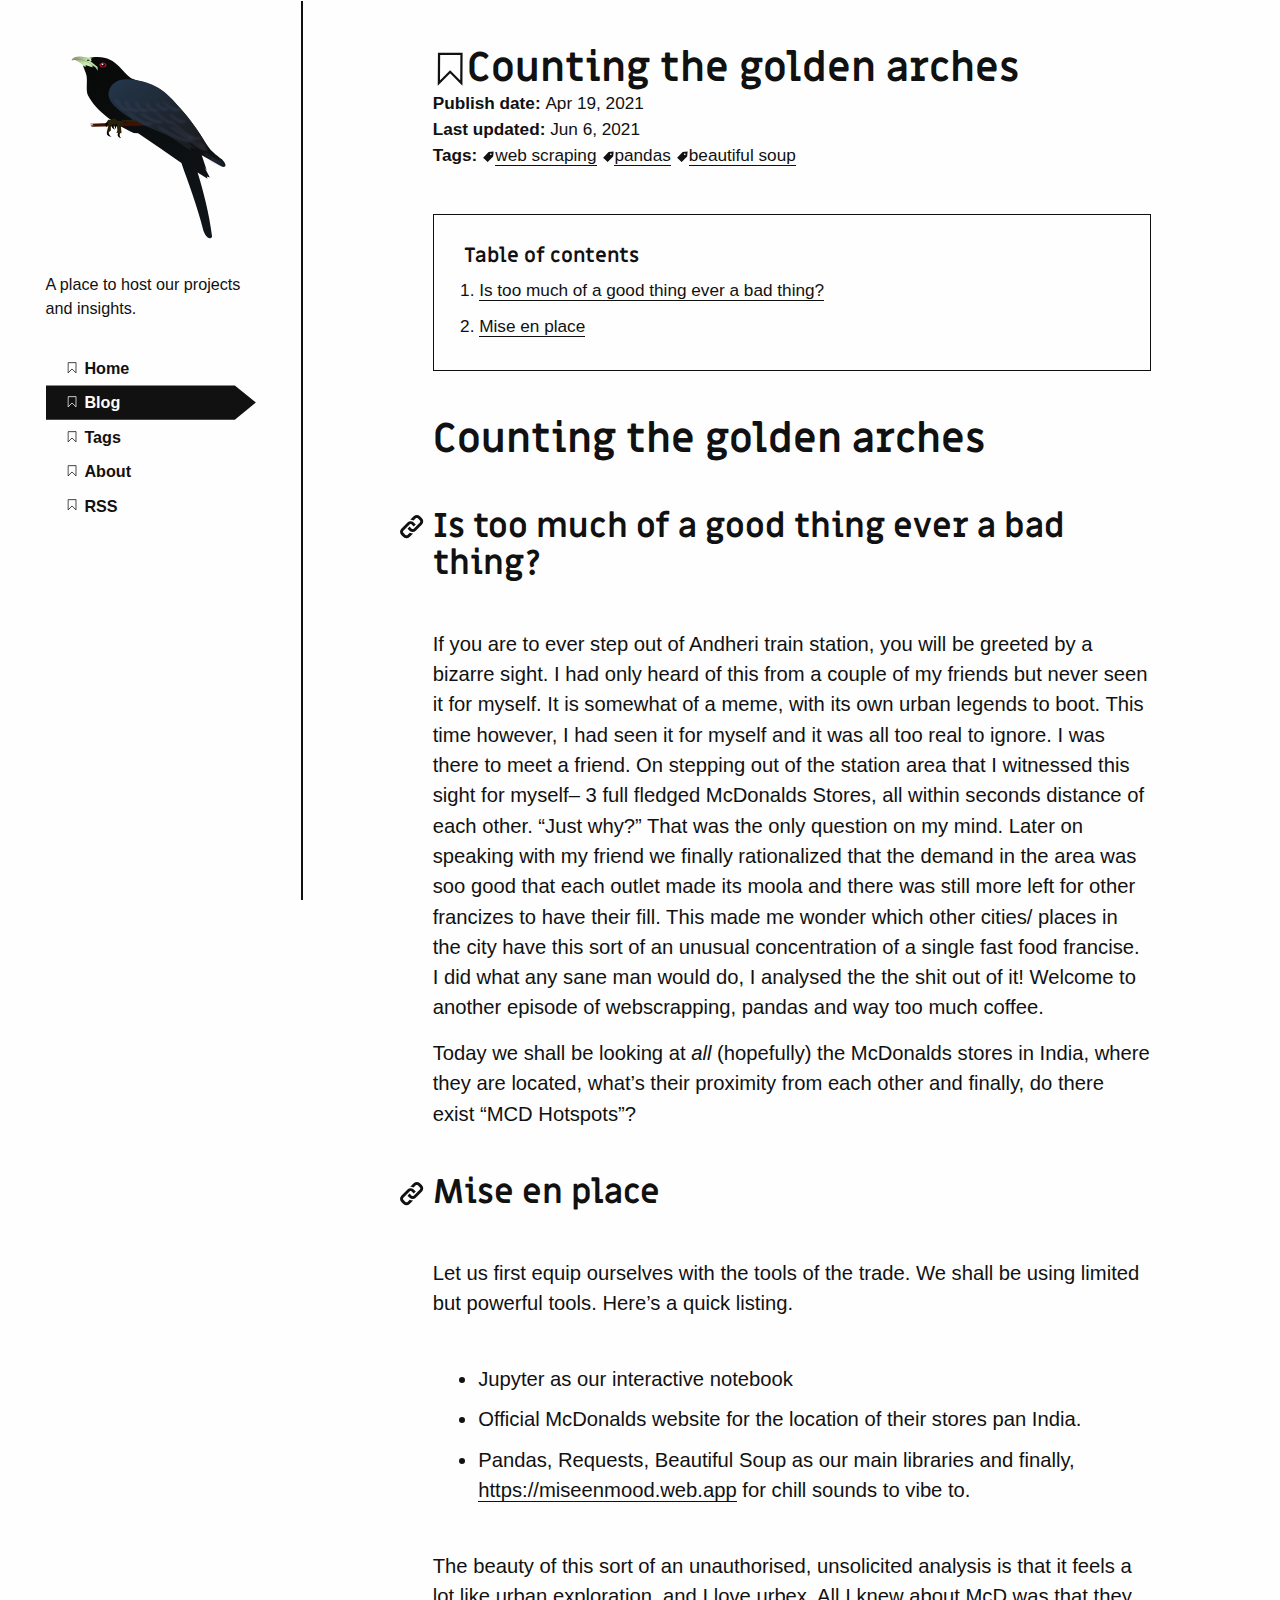
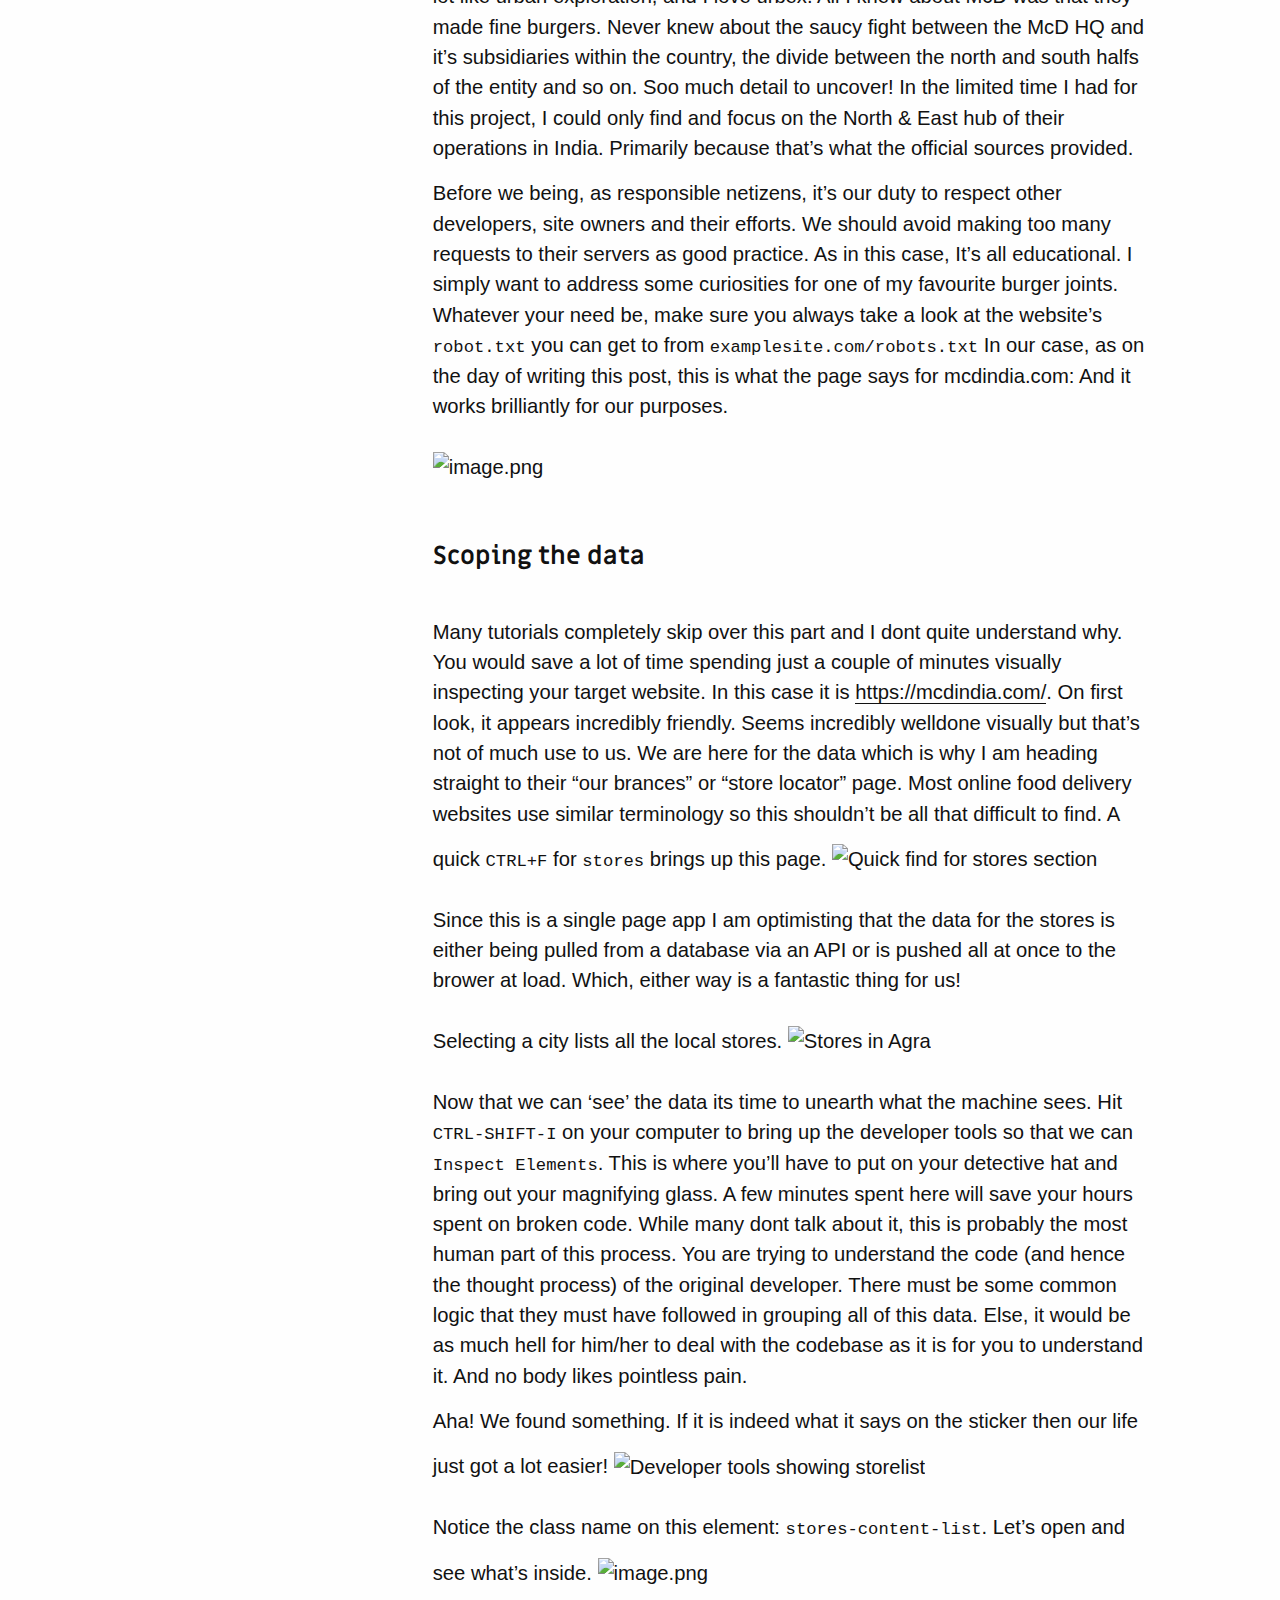
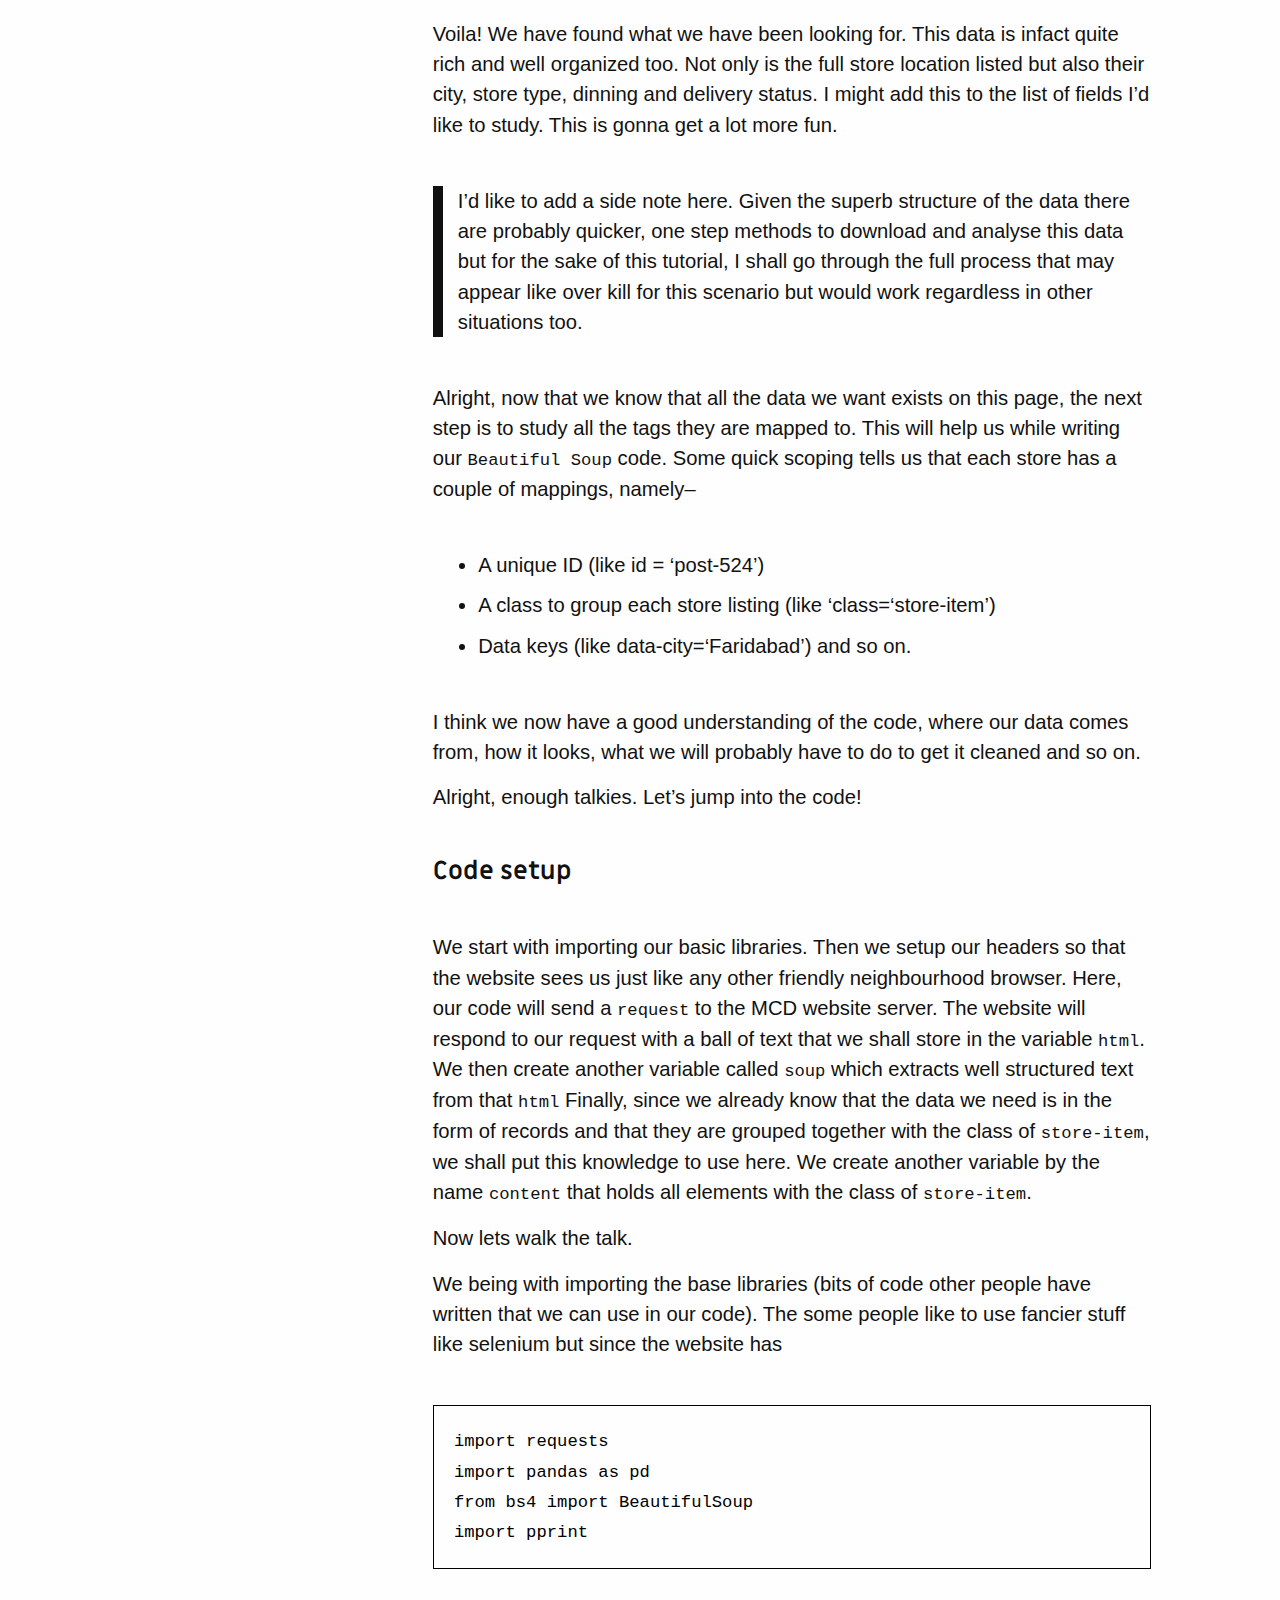
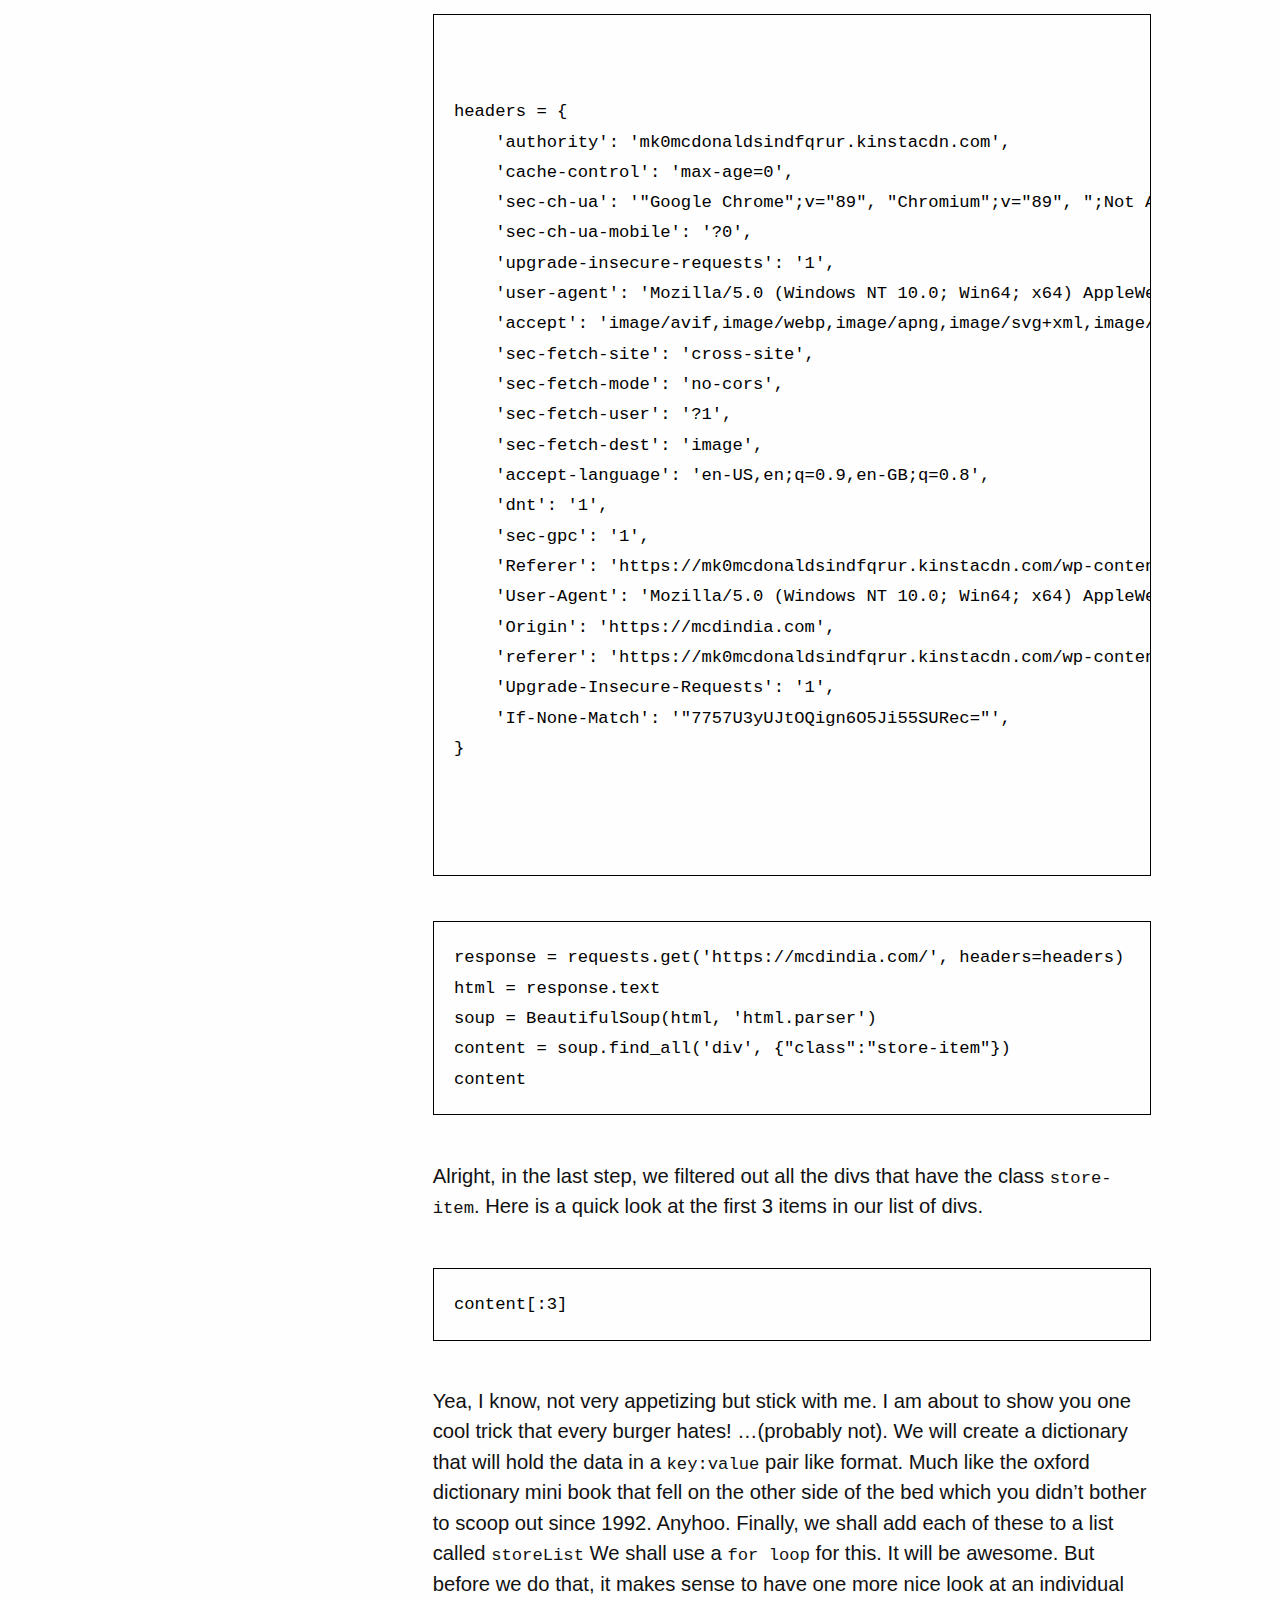
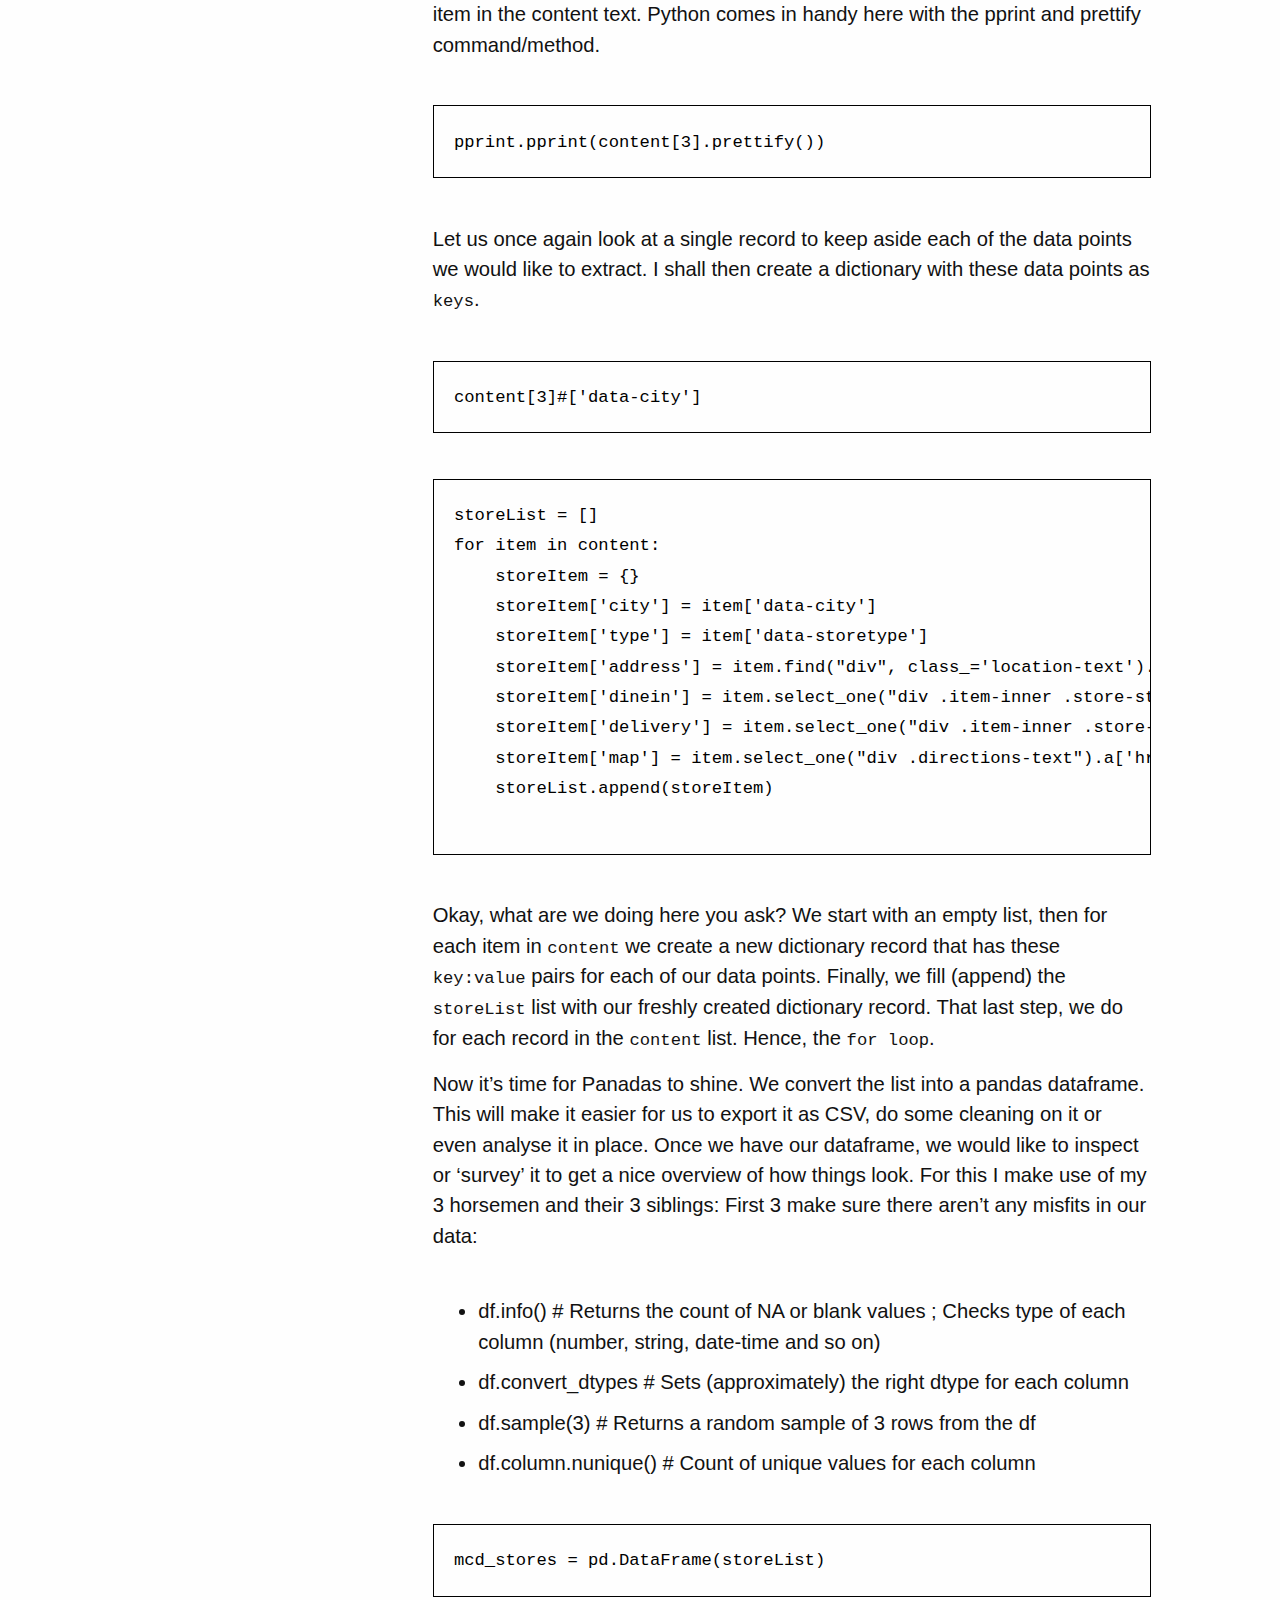
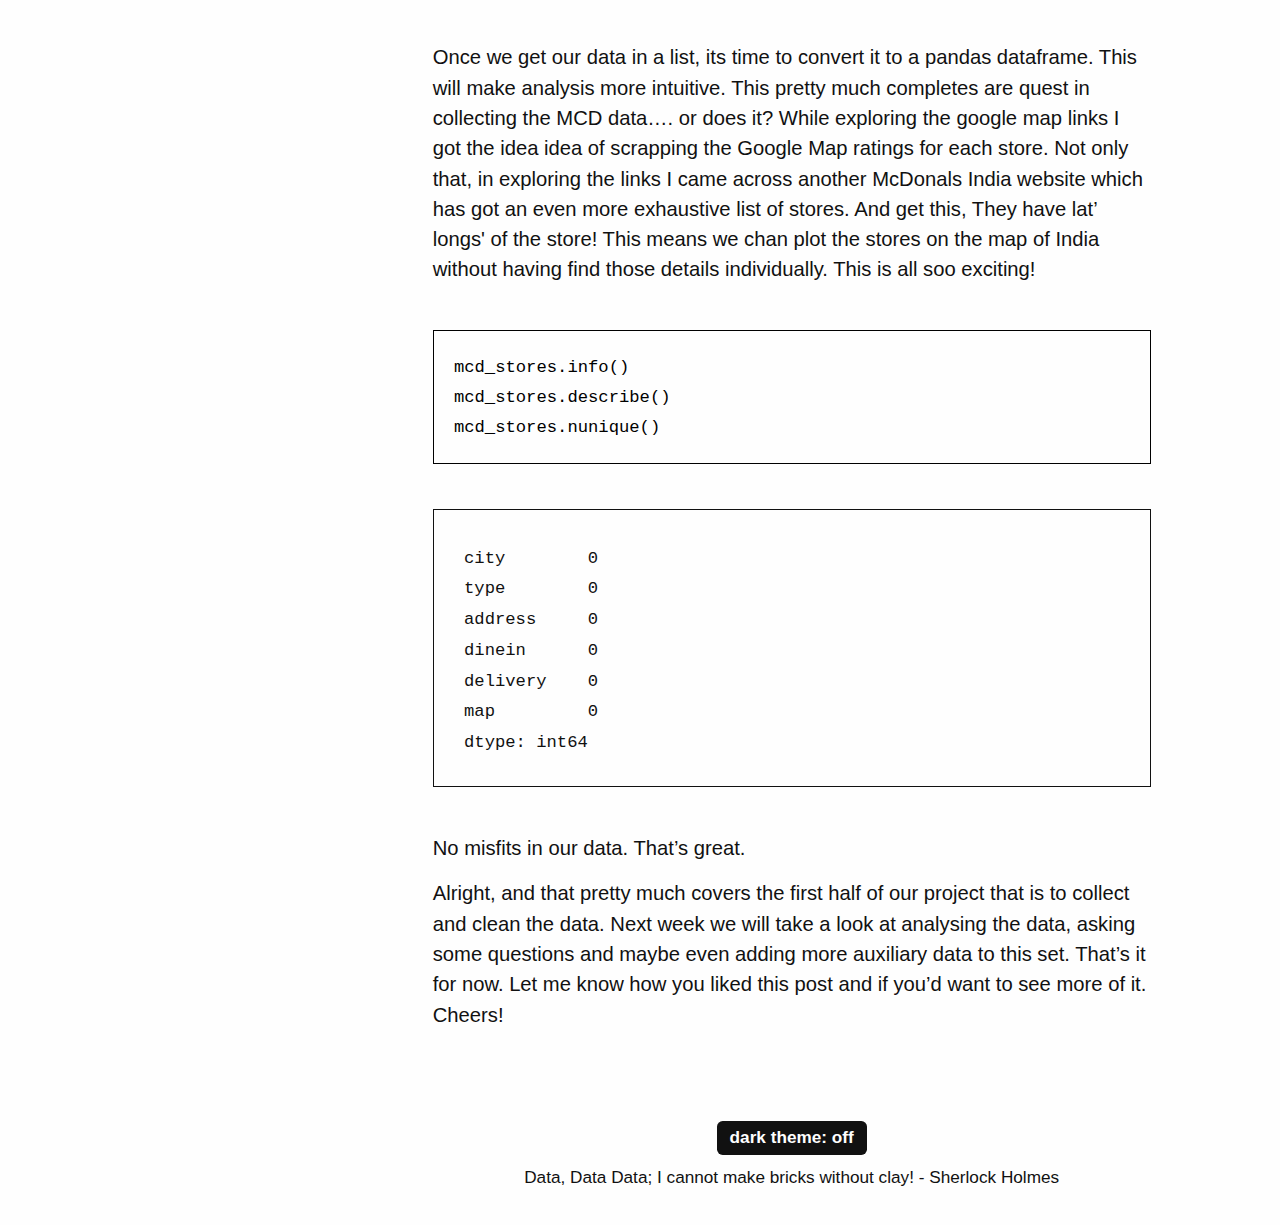
==== mcdonalds/index.html @ 23931ec1 "Deploying to master from @ koelinsights/koel-backend@4efa7b411027b92f10cd0ead54a7bb9678aa10ad 🚀" ====
<!doctype html><html lang=en><head><meta charset=utf-8><meta name=viewport content="width=device-width,initial-scale=1"><meta http-equiv=x-ua-compatible content="IE=edge"><meta name=generator content="Hugo 0.82.0"><link rel=canonical href=/mcdonalds/><link rel=apple-touch-icon sizes=180x180 href=/apple-touch-icon.png><link rel=icon type=image/png sizes=32x32 href=/favicon-32x32.png><link rel=icon type=image/png sizes=16x16 href=/favicon-16x16.png><link rel=manifest href=/site.webmanifest><link rel=mask-icon href=/safari-pinned-tab.svg color=#000000><meta name=msapplication-TileColor content="#ffffff"><meta name=theme-color content="#ffffff"><style>body{visibility:hidden;opacity:0}</style><link rel=stylesheet href=/css/prism.css media=none onload="this.media='all'"><link rel=stylesheet type=text/css href=/css/styles.css><title>Counting the golden arches | Koel Insights | Data and Vizuals</title></head><body><a href=#main>skip to content</a><noscript><style>body{visibility:visible;opacity:1}</style></noscript><svg style="display:none"><symbol id="bookmark" viewBox="0 0 40 50"><g transform="translate(2266 3206.2)"><path style="stroke:currentColor;stroke-width:3.2637;fill:none" d="m-2262.2-3203.4-.2331 42.195 16.319-16.318 16.318 16.318.2331-42.428z"/></g></symbol><symbol id="w3c" viewBox="0 0 127.09899 67.763"><text font-size="83" style="font-size:83px;font-family:Trebuchet;letter-spacing:-12;fill-opacity:0" letter-spacing="-12" y="67.609352" x="-26.782778">W3C</text><text font-size="83" style="font-size:83px;font-weight:700;font-family:Trebuchet;fill-opacity:0" y="67.609352" x="153.21722" font-weight="bold">SVG</text><path style="fill:currentColor;image-rendering:optimizeQuality;shape-rendering:geometricPrecision" d="m33.695.377 12.062 41.016 12.067-41.016h8.731L46.587 67.763h-.831l-12.48-41.759-12.479 41.759h-.832l-19.965-67.386h8.736l12.061 41.016 8.154-27.618-3.993-13.397h8.737z"/><path style="fill:currentColor;image-rendering:optimizeQuality;shape-rendering:geometricPrecision" d="m91.355 46.132c0 6.104-1.624 11.234-4.862 15.394-3.248 4.158-7.45 6.237-12.607 6.237-3.882.0-7.263-1.238-10.148-3.702-2.885-2.47-5.02-5.812-6.406-10.022l6.82-2.829c1.001 2.552 2.317 4.562 3.953 6.028 1.636 1.469 3.56 2.207 5.781 2.207 2.329.0 4.3-1.306 5.909-3.911 1.609-2.606 2.411-5.738 2.411-9.401.0-4.049-.861-7.179-2.582-9.399-1.995-2.604-5.129-3.912-9.397-3.912H66.9v-3.991L78.546 8.698H64.484l-3.911 6.655H58.08v-14.976h32.441v4.075l-12.31 21.217c4.324 1.385 7.596 3.911 9.815 7.571 2.22 3.659 3.329 7.953 3.329 12.892z"/><path style="fill:currentColor;image-rendering:optimizeQuality;shape-rendering:geometricPrecision" d="m125.21.0 1.414 8.6-5.008 9.583s-1.924-4.064-5.117-6.314c-2.693-1.899-4.447-2.309-7.186-1.746-3.527.73-7.516 4.938-9.258 10.13-2.084 6.21-2.104 9.218-2.178 11.978-.115 4.428.58 7.043.58 7.043s-3.04-5.626-3.011-13.866c.018-5.882.947-11.218 3.666-16.479 2.404-4.627 5.954-7.404 9.114-7.728 3.264-.343 5.848 1.229 7.841 2.938 2.089 1.788 4.213 5.698 4.213 5.698l4.94-9.837z"/><path style="fill:currentColor;image-rendering:optimizeQuality;shape-rendering:geometricPrecision" d="m125.82 48.674s-2.208 3.957-3.589 5.48c-1.379 1.524-3.849 4.209-6.896 5.555-3.049 1.343-4.646 1.598-7.661 1.306-3.01-.29-5.807-2.032-6.786-2.764-.979-.722-3.486-2.864-4.897-4.854-1.42-2-3.634-5.995-3.634-5.995s1.233 4.001 2.007 5.699c.442.977 1.81 3.965 3.749 6.572 1.805 2.425 5.315 6.604 10.652 7.545 5.336.945 9.002-1.449 9.907-2.031.907-.578 2.819-2.178 4.032-3.475 1.264-1.351 2.459-3.079 3.116-4.108.487-.758 1.276-2.286 1.276-2.286l-1.276-6.644z"/></symbol><symbol id="tag" viewBox="0 0 177.16535 177.16535"><g transform="translate(0 -875.2)"><path style="fill-rule:evenodd;stroke-width:0;fill:currentColor" d="m159.9 894.3-68.79 8.5872-75.42 77.336 61.931 60.397 75.429-76.565 6.8495-69.755zm-31.412 31.835a10.813 10.813.0 011.8443 2.247 10.813 10.813.0 01-3.5174 14.872l-.0445.0275a10.813 10.813.0 01-14.86-3.5714 10.813 10.813.0 013.5563-14.863 10.813 10.813.0 0113.022 1.2884z"/></g></symbol><symbol id="balloon" viewBox="0 0 141.73228 177.16535"><g transform="translate(0 -875.2)"><g><path style="fill:currentColor" d="m68.156 882.83-.88753 1.4269c-4.9564 7.9666-6.3764 17.321-5.6731 37.378.36584 10.437 1.1246 23.51 1.6874 29.062.38895 3.8372 3.8278 32.454 4.6105 38.459 4.6694-.24176 9.2946.2879 14.377 1.481 1.2359-3.2937 5.2496-13.088 8.886-21.623 6.249-14.668 8.4128-21.264 10.253-31.252 1.2464-6.7626 1.6341-12.156 1.4204-19.764-.36325-12.93-2.1234-19.487-6.9377-25.843-2.0833-2.7507-6.9865-7.6112-7.9127-7.8436-.79716-.20019-6.6946-1.0922-6.7755-1.0248-.02213.0182-5.0006-.41858-7.5248-.22808l-2.149-.22808h-3.3738z"/><path style="fill:currentColor" d="m61.915 883.28-3.2484.4497c-1.7863.24724-3.5182.53481-3.8494.63994-2.4751.33811-4.7267.86957-6.7777 1.5696-.28598.0-1.0254.20146-2.3695.58589-5.0418 1.4418-6.6374 2.2604-8.2567 4.2364-6.281 7.6657-11.457 18.43-12.932 26.891-1.4667 8.4111.71353 22.583 5.0764 32.996 3.8064 9.0852 13.569 25.149 22.801 37.517 1.3741 1.841 2.1708 2.9286 2.4712 3.5792 3.5437-1.1699 6.8496-1.9336 10.082-2.3263-1.3569-5.7831-4.6968-21.86-6.8361-33.002-.92884-4.8368-2.4692-14.322-3.2452-19.991-.68557-5.0083-.77707-6.9534-.74159-15.791.04316-10.803.41822-16.162 1.5026-21.503 1.4593-5.9026 3.3494-11.077 6.3247-15.852z"/><path style="fill:currentColor" d="m94.499 885.78c-.10214-.0109-.13691.0-.0907.0409.16033.13489 1.329 1.0675 2.5976 2.0723 6.7003 5.307 11.273 14.568 12.658 25.638.52519 4.1949.24765 14.361-.5059 18.523-2.4775 13.684-9.7807 32.345-20.944 53.519l-3.0559 5.7971c2.8082.76579 5.7915 1.727 8.9926 2.8441 11.562-11.691 18.349-19.678 24.129-28.394 7.8992-11.913 11.132-20.234 12.24-31.518.98442-10.02-1.5579-20.876-6.7799-28.959-.2758-.4269-.57803-.86856-.89617-1.3166-3.247-6.13-9.752-12.053-21.264-16.131-2.3687-.86369-6.3657-2.0433-7.0802-2.1166z"/><path style="fill:currentColor" d="m32.52 892.22c-.2009-.13016-1.4606.81389-3.9132 2.7457-11.486 9.0476-17.632 24.186-16.078 39.61.79699 7.9138 2.4066 13.505 5.9184 20.562 5.8577 11.77 14.749 23.219 30.087 38.74.05838.059.12188.1244.18052.1838 1.3166-.5556 2.5965-1.0618 3.8429-1.5199-.66408-.32448-1.4608-1.3297-3.8116-4.4602-5.0951-6.785-8.7512-11.962-13.051-18.486-5.1379-7.7948-5.0097-7.5894-8.0586-13.054-6.2097-11.13-8.2674-17.725-8.6014-27.563-.21552-6.3494.13041-9.2733 1.775-14.987 2.1832-7.5849 3.9273-10.986 9.2693-18.07 1.7839-2.3656 2.6418-3.57 2.4409-3.7003z"/><path style="fill:currentColor" d="m69.133 992.37c-6.2405.0309-12.635.76718-19.554 2.5706 4.6956 4.7759 9.935 10.258 12.05 12.625l4.1272 4.6202h11.493l3.964-4.4516c2.0962-2.3541 7.4804-7.9845 12.201-12.768-8.378-1.4975-16.207-2.6353-24.281-2.5955z"/><rect style="stroke-width:0;fill:currentColor" ry="2.0328" height="27.746" width="22.766" y="1017.7" x="60.201"/></g></g></symbol><symbol id="info" viewBox="0 0 41.667 41.667"><g transform="translate(-37.035 -1004.6)"><path style="stroke-linejoin:round;stroke:currentColor;stroke-linecap:round;stroke-width:3.728;fill:none" d="m76.25 1030.2a18.968 18.968.0 01-23.037 13.709 18.968 18.968.0 01-13.738-23.019 18.968 18.968.0 0123.001-13.768 18.968 18.968.0 0113.798 22.984"/><g transform="matrix(1.1146 0 0 1.1146 -26.276 -124.92)"><path style="stroke:currentColor;stroke-linecap:round;stroke-width:3.728;fill:none" d="m75.491 1039.5v-8.7472"/><path style="stroke-width:0;fill:currentColor" transform="scale(-1)" d="m-73.193-1024.5a2.3719 2.3719.0 01-2.8807 1.7142 2.3719 2.3719.0 01-1.718-2.8785 2.3719 2.3719.0 012.8763-1.7217 2.3719 2.3719.0 011.7254 2.8741"/></g></g></symbol><symbol id="warning" viewBox="0 0 48.430474 41.646302"><g transform="translate(-1.1273 -1010.2)"><path style="stroke-linejoin:round;stroke:currentColor;stroke-linecap:round;stroke-width:4.151;fill:none" d="m25.343 1012.3-22.14 37.496h44.28z"/><path style="stroke:currentColor;stroke-linecap:round;stroke-width:4.1512;fill:none" d="m25.54 1027.7v8.7472"/><path style="stroke-width:0;fill:currentColor" d="m27.839 1042.8a2.3719 2.3719.0 01-2.8807 1.7143 2.3719 2.3719.0 01-1.718-2.8785 2.3719 2.3719.0 012.8763-1.7217 2.3719 2.3719.0 011.7254 2.8741"/></g></symbol><symbol id="menu" viewBox="0 0 50 50"><rect style="stroke-width:0;fill:currentColor" height="10" width="50" y="0" x="0"/><rect style="stroke-width:0;fill:currentColor" height="10" width="50" y="20" x="0"/><rect style="stroke-width:0;fill:currentColor" height="10" width="50" y="40" x="0"/></symbol><symbol id="link" viewBox="0 0 50 50"><g transform="translate(0 -1002.4)"><g transform="matrix(.095670 0 0 .095670 2.3233 1004.9)"><g><path style="stroke-width:0;fill:currentColor" d="m452.84 192.9-128.65 128.65c-35.535 35.54-93.108 35.54-128.65.0l-42.881-42.886 42.881-42.876 42.884 42.876c11.845 11.822 31.064 11.846 42.886.0l128.64-128.64c11.816-11.831 11.816-31.066.0-42.9l-42.881-42.881c-11.822-11.814-31.064-11.814-42.887.0l-45.928 45.936c-21.292-12.531-45.491-17.905-69.449-16.291l72.501-72.526c35.535-35.521 93.136-35.521 128.64.0l42.886 42.881c35.535 35.523 35.535 93.141-.001 128.66zM198.56 361.41l-45.903 45.9c-11.845 11.846-31.064 11.817-42.881.0l-42.884-42.881c-11.845-11.821-11.845-31.041.0-42.886l128.65-128.65c11.819-11.814 31.069-11.814 42.884.0l42.886 42.886 42.876-42.886-42.876-42.881c-35.54-35.521-93.113-35.521-128.65.0l-128.65 128.64c-35.538 35.545-35.538 93.146.0 128.65l42.883 42.882c35.51 35.54 93.11 35.54 128.65.0l72.496-72.499c-23.956 1.597-48.092-3.784-69.474-16.283z"/></g></g></g></symbol><symbol id="doc" viewBox="0 0 35 45"><g transform="translate(-147.53 -539.83)"><path style="stroke:currentColor;stroke-width:2.4501;fill:none" d="m149.38 542.67v39.194h31.354V542.67z"/><g style="stroke-width:25" transform="matrix(.098003 0 0 .098003 133.69 525.96)"><path d="m220 252.36h2e2" style="stroke:currentColor;stroke-width:25;fill:none"/><path style="stroke:currentColor;stroke-width:25;fill:none" d="m220 409.95h2e2"/><path d="m220 488.74h2e2" style="stroke:currentColor;stroke-width:25;fill:none"/><path d="m220 331.15h2e2" style="stroke:currentColor;stroke-width:25;fill:none"/></g></g></symbol><symbol id="tick" viewBox="0 0 177.16535 177.16535"><g transform="translate(0 -875.2)"><rect style="stroke-width:0;fill:currentColor" transform="rotate(30)" height="155" width="40" y="702.99" x="556.82"/><rect style="stroke-width:0;fill:currentColor" transform="rotate(30)" height="40" width="90.404" y="817.99" x="506.42"/></g></symbol></svg><div class=wrapper><header class=intro-and-nav role=banner><div><div class=intro><a class=logo href=https://koelinsights.github.io aria-label="Koel Insights | Data and Vizuals home page"><img src=/images/logo.svg alt></a><p class=library-desc>A place to host our projects and insights.</p></div><nav id=patterns-nav class=patterns role=navigation><h2 class=vh>Main navigation</h2><button id=menu-button aria-expanded=false><svg viewBox="0 0 50 50" aria-hidden="true" focusable="false"><use xlink:href="#menu"/></svg>
Menu</button><ul id=patterns-list><li class=pattern><a href=/><svg class="bookmark-icon" aria-hidden="true" focusable="false" viewBox="0 0 40 50"><use xlink:href="#bookmark"/></svg><span class=text>Home</span></a></li><li class=pattern><a href=/post/ aria-current=page><svg class="bookmark-icon" aria-hidden="true" focusable="false" viewBox="0 0 40 50"><use xlink:href="#bookmark"/></svg><span class=text>Blog</span></a></li><li class=pattern><a href=/tags/><svg class="bookmark-icon" aria-hidden="true" focusable="false" viewBox="0 0 40 50"><use xlink:href="#bookmark"/></svg><span class=text>Tags</span></a></li><li class=pattern><a href=/about/><svg class="bookmark-icon" aria-hidden="true" focusable="false" viewBox="0 0 40 50"><use xlink:href="#bookmark"/></svg><span class=text>About</span></a></li><li class=pattern><a href=/index.xml><svg class="bookmark-icon" aria-hidden="true" focusable="false" viewBox="0 0 40 50"><use xlink:href="#bookmark"/></svg><span class=text>RSS</span></a></li></ul></nav></div></header><div class=main-and-footer><div><main id=main><h1><svg class="bookmark-icon" aria-hidden="true" viewBox="0 0 40 50" focusable="false"><use xlink:href="#bookmark"/></svg>Counting the golden arches</h1><div class=date><strong>Publish date: </strong>Apr 19, 2021<br><strong>Last updated: </strong>Jun 6, 2021</div><div class=tags><strong>Tags:</strong><ul aria-label=tags><li><svg class="tag-icon" aria-hidden="true" viewBox="0 0 177.16535 177.16535" focusable="false"><use xlink:href="#tag"/></svg><a href=/tags/web-scraping/>web scraping</a></li><li><svg class="tag-icon" aria-hidden="true" viewBox="0 0 177.16535 177.16535" focusable="false"><use xlink:href="#tag"/></svg><a href=/tags/pandas/>pandas</a></li><li><svg class="tag-icon" aria-hidden="true" viewBox="0 0 177.16535 177.16535" focusable="false"><use xlink:href="#tag"/></svg><a href=/tags/beautiful-soup/>beautiful soup</a></li></ul></div><nav class=toc aria-labelledby=toc-heading><h2 id=toc-heading>Table of contents</h2><ol><li><a href=#is-too-much-of-a-good-thing-ever-a-bad-thing>Is too much of a good thing ever a bad thing?</a></li><li><a href=#mise-en-place>Mise en place</a></li></ol></nav><h1 id=counting-the-golden-arches>Counting the golden arches</h1><h2 id=is-too-much-of-a-good-thing-ever-a-bad-thing>Is too much of a good thing ever a bad thing?</h2><p>If you are to ever step out of Andheri train station, you will be greeted by a bizarre sight. I had only heard of this from a couple of my friends but never seen it for myself. It is somewhat of a meme, with its own urban legends to boot. This time however, I had seen it for myself and it was all too real to ignore. I was there to meet a friend. On stepping out of the station area that I witnessed this sight for myself&ndash; 3 full fledged McDonalds Stores, all within seconds distance of each other. &ldquo;Just why?&rdquo; That was the only question on my mind. Later on speaking with my friend we finally rationalized that the demand in the area was soo good that each outlet made its moola and there was still more left for other francizes to have their fill.
This made me wonder which other cities/ places in the city have this sort of an unusual concentration of a single fast food francise. I did what any sane man would do, I analysed the the shit out of it! Welcome to another episode of webscrapping, pandas and way too much coffee.</p><p>Today we shall be looking at <em>all</em> (hopefully) the McDonalds stores in India, where they are located, what&rsquo;s their proximity from each other and finally, do there exist &ldquo;MCD Hotspots&rdquo;?</p><h2 id=mise-en-place>Mise en place</h2><p>Let us first equip ourselves with the tools of the trade.
We shall be using limited but powerful tools. Here&rsquo;s a quick listing.</p><ul><li>Jupyter as our interactive notebook</li><li>Official McDonalds website for the location of their stores pan India.</li><li>Pandas, Requests, Beautiful Soup as our main libraries
and finally, <a href=https://miseenmood.web.app>https://miseenmood.web.app</a> for chill sounds to vibe to.</li></ul><p>The beauty of this sort of an unauthorised, unsolicited analysis is that it feels a lot like urban exploration, and I love urbex. All I knew about McD was that they made fine burgers. Never knew about the saucy fight between the McD HQ and it&rsquo;s subsidiaries within the country, the divide between the north and south halfs of the entity and so on. Soo much detail to uncover!
In the limited time I had for this project, I could only find and focus on the North & East hub of their operations in India. Primarily because that&rsquo;s what the official sources provided.</p><p>Before we being, as responsible netizens, it&rsquo;s our duty to respect other developers, site owners and their efforts. We should avoid making too many requests to their servers as good practice.
As in this case, It&rsquo;s all educational. I simply want to address some curiosities for one of my favourite burger joints.
Whatever your need be, make sure you always take a look at the website&rsquo;s <code>robot.txt</code> you can get to from <code>examplesite.com/robots.txt</code>
In our case, as on the day of writing this post, this is what the page says for mcdindia.com:
And it works brilliantly for our purposes.</p><p><img src=attachment:ef05a6f3-5df2-45a6-a376-77351264f9c7.png alt=image.png></p><h3 id=scoping-the-data>Scoping the data</h3><p>Many tutorials completely skip over this part and I dont quite understand why. You would save a lot of time spending just a couple of minutes visually inspecting your target website. In this case it is <a href=https://mcdindia.com/>https://mcdindia.com/</a>.
On first look, it appears incredibly friendly. Seems incredibly welldone visually but that&rsquo;s not of much use to us. We are here for the data which is why I am heading straight to their &ldquo;our brances&rdquo; or &ldquo;store locator&rdquo; page. Most online food delivery websites use similar terminology so this shouldn&rsquo;t be all that difficult to find. A quick <code>CTRL+F</code> for <code>stores</code> brings up this page.
<a href=https://postimg.cc/hzcTV5K6><img src=https://i.postimg.cc/JnBxVfvr/image.png alt="Quick find for stores section"></a></p><p>Since this is a single page app I am optimisting that the data for the stores is either being pulled from a database via an API or is pushed all at once to the brower at load. Which, either way is a fantastic thing for us!</p><p>Selecting a city lists all the local stores.
<a href=https://postimg.cc/Z9ZCQvXy><img src=https://i.postimg.cc/jjnPLzXv/image.png alt="Stores in Agra"></a></p><p>Now that we can &lsquo;see&rsquo; the data its time to unearth what the machine sees. Hit <code>CTRL-SHIFT-I</code> on your computer to bring up the developer tools so that we can <code>Inspect Elements</code>. This is where you&rsquo;ll have to put on your detective hat and bring out your magnifying glass. A few minutes spent here will save your hours spent on broken code.
While many dont talk about it, this is probably the most human part of this process. You are trying to understand the code (and hence the thought process) of the original developer. There must be some common logic that they must have followed in grouping all of this data. Else, it would be as much hell for him/her to deal with the codebase as it is for you to understand it. And no body likes pointless pain.</p><p>Aha! We found something.
If it is indeed what it says on the sticker then our life just got a lot easier!
<a href=https://postimg.cc/jnds6zwR><img src=https://i.postimg.cc/j2yLbcRn/image.png alt="Developer tools showing storelist"></a></p><p>Notice the class name on this element: <code>stores-content-list</code>. Let&rsquo;s open and see what&rsquo;s inside.
<a href=https://postimg.cc/56gzM3qS><img src=https://i.postimg.cc/rwXNxZD3/image.png alt=image.png></a></p><p>Voila! We have found what we have been looking for. This data is infact quite rich and well organized too.
Not only is the full store location listed but also their city, store type, dinning and delivery status. I might add this to the list of fields I&rsquo;d like to study.
This is gonna get a lot more fun.</p><blockquote><p>I&rsquo;d like to add a side note here. Given the superb structure of the data there are probably quicker, one step methods to download and analyse this data but for the sake of this tutorial, I shall go through the full process that may appear like over kill for this scenario but would work regardless in other situations too.</p></blockquote><p>Alright, now that we know that all the data we want exists on this page, the next step is to study all the tags they are mapped to. This will help us while writing our <code>Beautiful Soup</code> code.
Some quick scoping tells us that each store has a couple of mappings, namely&ndash;</p><ul><li>A unique ID (like id = &lsquo;post-524&rsquo;)</li><li>A class to group each store listing (like &lsquo;class=&lsquo;store-item&rsquo;)</li><li>Data keys (like data-city=&lsquo;Faridabad&rsquo;)
and so on.</li></ul><p>I think we now have a good understanding of the code, where our data comes from, how it looks, what we will probably have to do to get it cleaned and so on.</p><p>Alright, enough talkies. Let&rsquo;s jump into the code!</p><h3 id=code-setup>Code setup</h3><p>We start with importing our basic libraries.
Then we setup our headers so that the website sees us just like any other friendly neighbourhood browser.
Here, our code will send a <code>request</code> to the MCD website server. The website will respond to our request with a ball of text that we shall store in the variable <code>html</code>.
We then create another variable called <code>soup</code> which extracts well structured text from that <code>html</code>
Finally, since we already know that the data we need is in the form of records and that they are grouped together with the class of <code>store-item</code>, we shall put this knowledge to use here.
We create another variable by the name <code>content</code> that holds all elements with the class of <code>store-item</code>.</p><p>Now lets walk the talk.</p><p>We being with importing the base libraries (bits of code other people have written that we can use in our code). The some people like to use fancier stuff like selenium but since the website has</p><pre><code class=language-python>import requests
import pandas as pd
from bs4 import BeautifulSoup
import pprint
</code></pre><pre><code class=language-python>

headers = {
    'authority': 'mk0mcdonaldsindfqrur.kinstacdn.com',
    'cache-control': 'max-age=0',
    'sec-ch-ua': '&quot;Google Chrome&quot;;v=&quot;89&quot;, &quot;Chromium&quot;;v=&quot;89&quot;, &quot;;Not A Brand&quot;;v=&quot;99&quot;',
    'sec-ch-ua-mobile': '?0',
    'upgrade-insecure-requests': '1',
    'user-agent': 'Mozilla/5.0 (Windows NT 10.0; Win64; x64) AppleWebKit/537.36 (KHTML, like Gecko) Chrome/89.0.4389.114 Safari/537.36',
    'accept': 'image/avif,image/webp,image/apng,image/svg+xml,image/*,*/*;q=0.8',
    'sec-fetch-site': 'cross-site',
    'sec-fetch-mode': 'no-cors',
    'sec-fetch-user': '?1',
    'sec-fetch-dest': 'image',
    'accept-language': 'en-US,en;q=0.9,en-GB;q=0.8',
    'dnt': '1',
    'sec-gpc': '1',
    'Referer': 'https://mk0mcdonaldsindfqrur.kinstacdn.com/wp-content/cache/min/1/6f0793e0e20e81170d362eaa34f331d1.css',
    'User-Agent': 'Mozilla/5.0 (Windows NT 10.0; Win64; x64) AppleWebKit/537.36 (KHTML, like Gecko) Chrome/89.0.4389.114 Safari/537.36',
    'Origin': 'https://mcdindia.com',
    'referer': 'https://mk0mcdonaldsindfqrur.kinstacdn.com/wp-content/cache/min/1/6f0793e0e20e81170d362eaa34f331d1.css',
    'Upgrade-Insecure-Requests': '1',
    'If-None-Match': '&quot;7757U3yUJtOQign6O5Ji55SURec=&quot;',
}



</code></pre><pre><code class=language-python>response = requests.get('https://mcdindia.com/', headers=headers)
html = response.text
soup = BeautifulSoup(html, 'html.parser')
content = soup.find_all('div', {&quot;class&quot;:&quot;store-item&quot;})
content
</code></pre><p>Alright, in the last step, we filtered out all the divs that have the class <code>store-item</code>.
Here is a quick look at the first 3 items in our list of divs.</p><pre><code class=language-python>content[:3]
</code></pre><p>Yea, I know, not very appetizing but stick with me. I am about to show you one cool trick that every burger hates! &mldr;(probably not).
We will create a dictionary that will hold the data in a <code>key:value</code> pair like format. Much like the oxford dictionary mini book that fell on the other side of the bed which you didn&rsquo;t bother to scoop out since 1992. Anyhoo.
Finally, we shall add each of these to a list called <code>storeList</code> We shall use a <code>for loop</code> for this. It will be awesome.
But before we do that, it makes sense to have one more nice look at an individual item in the content text. Python comes in handy here with the pprint and prettify command/method.</p><pre><code class=language-python>pprint.pprint(content[3].prettify())
</code></pre><p>Let us once again look at a single record to keep aside each of the data points we would like to extract. I shall then create a dictionary with these data points as <code>keys</code>.</p><pre><code class=language-python>content[3]#['data-city']
</code></pre><pre><code class=language-python>storeList = []
for item in content:
    storeItem = {}
    storeItem['city'] = item['data-city']
    storeItem['type'] = item['data-storetype']
    storeItem['address'] = item.find(&quot;div&quot;, class_='location-text').text
    storeItem['dinein'] = item.select_one(&quot;div .item-inner .store-status.dine-in-status p .status-text&quot;).text
    storeItem['delivery'] = item.select_one(&quot;div .item-inner .store-status.delivery-status p .status-text&quot;).text
    storeItem['map'] = item.select_one(&quot;div .directions-text&quot;).a['href']
    storeList.append(storeItem)

</code></pre><p>Okay, what are we doing here you ask?
We start with an empty list, then for each item in <code>content</code> we create a new dictionary record that has these <code>key:value</code> pairs for each of our data points.
Finally, we fill (append) the <code>storeList</code> list with our freshly created dictionary record. That last step, we do for each record in the <code>content</code> list. Hence, the <code>for loop</code>.</p><p>Now it&rsquo;s time for Panadas to shine. We convert the list into a pandas dataframe. This will make it easier for us to export it as CSV, do some cleaning on it or even analyse it in place.
Once we have our dataframe, we would like to inspect or &lsquo;survey&rsquo; it to get a nice overview of how things look.
For this I make use of my 3 horsemen and their 3 siblings:
First 3 make sure there aren&rsquo;t any misfits in our data:</p><ul><li><p>df.info() # Returns the count of NA or blank values ; Checks type of each column (number, string, date-time and so on)</p></li><li><p>df.convert_dtypes # Sets (approximately) the right dtype for each column</p></li><li><p>df.sample(3) # Returns a random sample of 3 rows from the df</p></li><li><p>df.column.nunique() # Count of unique values for each column</p></li></ul><pre><code class=language-python>mcd_stores = pd.DataFrame(storeList)
</code></pre><p>Once we get our data in a list, its time to convert it to a pandas dataframe. This will make analysis more intuitive.
This pretty much completes are quest in collecting the MCD data&mldr;. or does it?
While exploring the google map links I got the idea idea of scrapping the Google Map ratings for each store.
Not only that, in exploring the links I came across another McDonals India website which has got an even more exhaustive list of stores. And get this, They have lat&rsquo; longs' of the store! This means we chan plot the stores on the map of India without having find those details individually. This is all soo exciting!</p><pre><code class=language-python>mcd_stores.info()
mcd_stores.describe()
mcd_stores.nunique()
</code></pre><pre><code>city        0
type        0
address     0
dinein      0
delivery    0
map         0
dtype: int64
</code></pre><p>No misfits in our data. That&rsquo;s great.</p><p>Alright, and that pretty much covers the first half of our project that is to collect and clean the data.
Next week we will take a look at analysing the data, asking some questions and maybe even adding more auxiliary data to this set.
That&rsquo;s it for now. Let me know how you liked this post and if you&rsquo;d want to see more of it. Cheers!</p></main><div id=disqus-container></div><footer role=contentinfo><div><label for=themer>dark theme: <input type=checkbox id=themer class=vh>
<span aria-hidden=true></span></label></div>Data, Data Data; I cannot make bricks without clay! - Sherlock Holmes</footer></div></div></div><script src=/js/dom-scripts.js></script><script src=/js/prism.js></script><script src=/js/search.7aef046a0cc8b0c532f1d20087b920459bc868c936bb48a6ae221eceefca2d07.js></script><link rel=stylesheet href=/css/search.fe0cd54a21628574bff49d721c827d1bb165ab56b0f22dd55ae78addbe61c309.css></link><link rel=stylesheet href=https://cdn.jsdelivr.net/npm/katex@0.10.1/dist/katex.min.css integrity=sha384-dbVIfZGuN1Yq7/1Ocstc1lUEm+AT+/rCkibIcC/OmWo5f0EA48Vf8CytHzGrSwbQ crossorigin=anonymous><script defer src=https://cdn.jsdelivr.net/npm/katex@0.10.1/dist/katex.min.js integrity=sha384-2BKqo+exmr9su6dir+qCw08N2ZKRucY4PrGQPPWU1A7FtlCGjmEGFqXCv5nyM5Ij crossorigin=anonymous></script><script defer src=https://cdn.jsdelivr.net/npm/katex@0.10.1/dist/contrib/auto-render.min.js integrity=sha384-kWPLUVMOks5AQFrykwIup5lo0m3iMkkHrD0uJ4H5cjeGihAutqP0yW0J6dpFiVkI crossorigin=anonymous onload=renderMathInElement(document.body)></script></body></html>
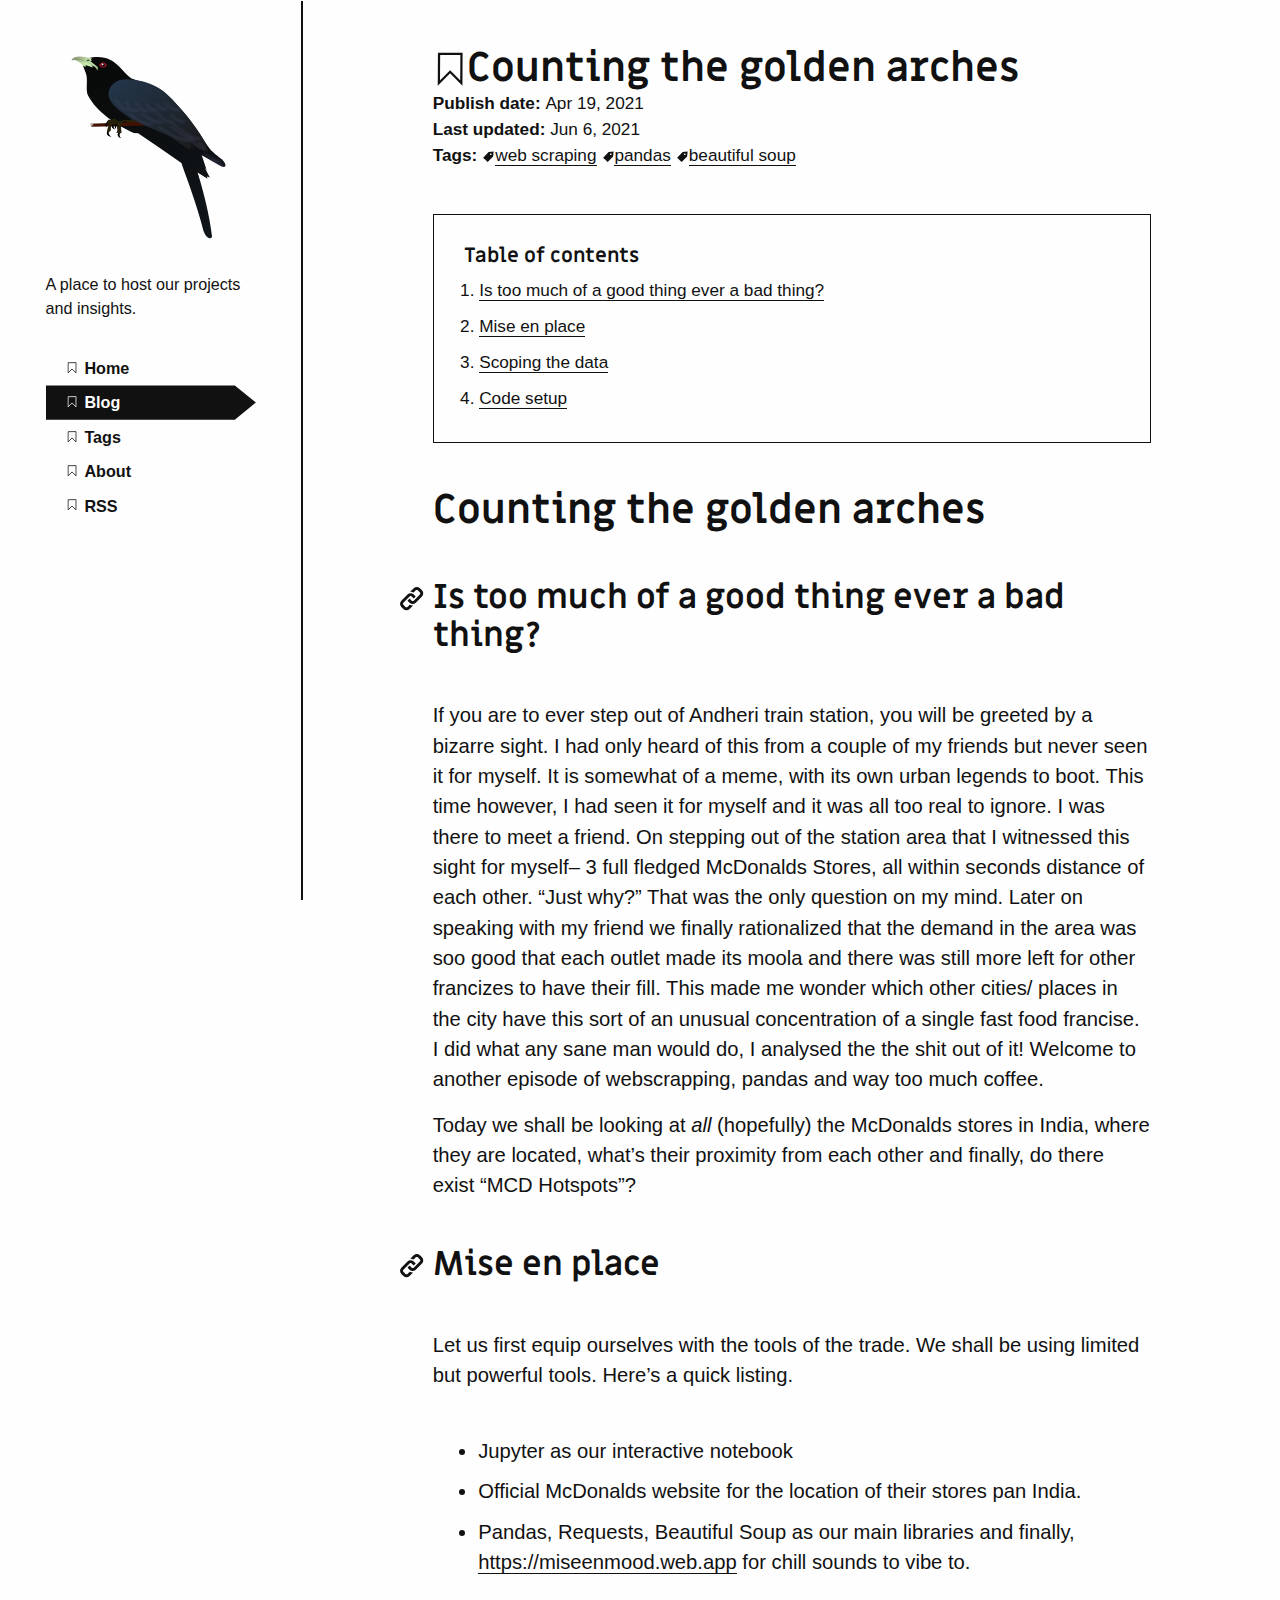
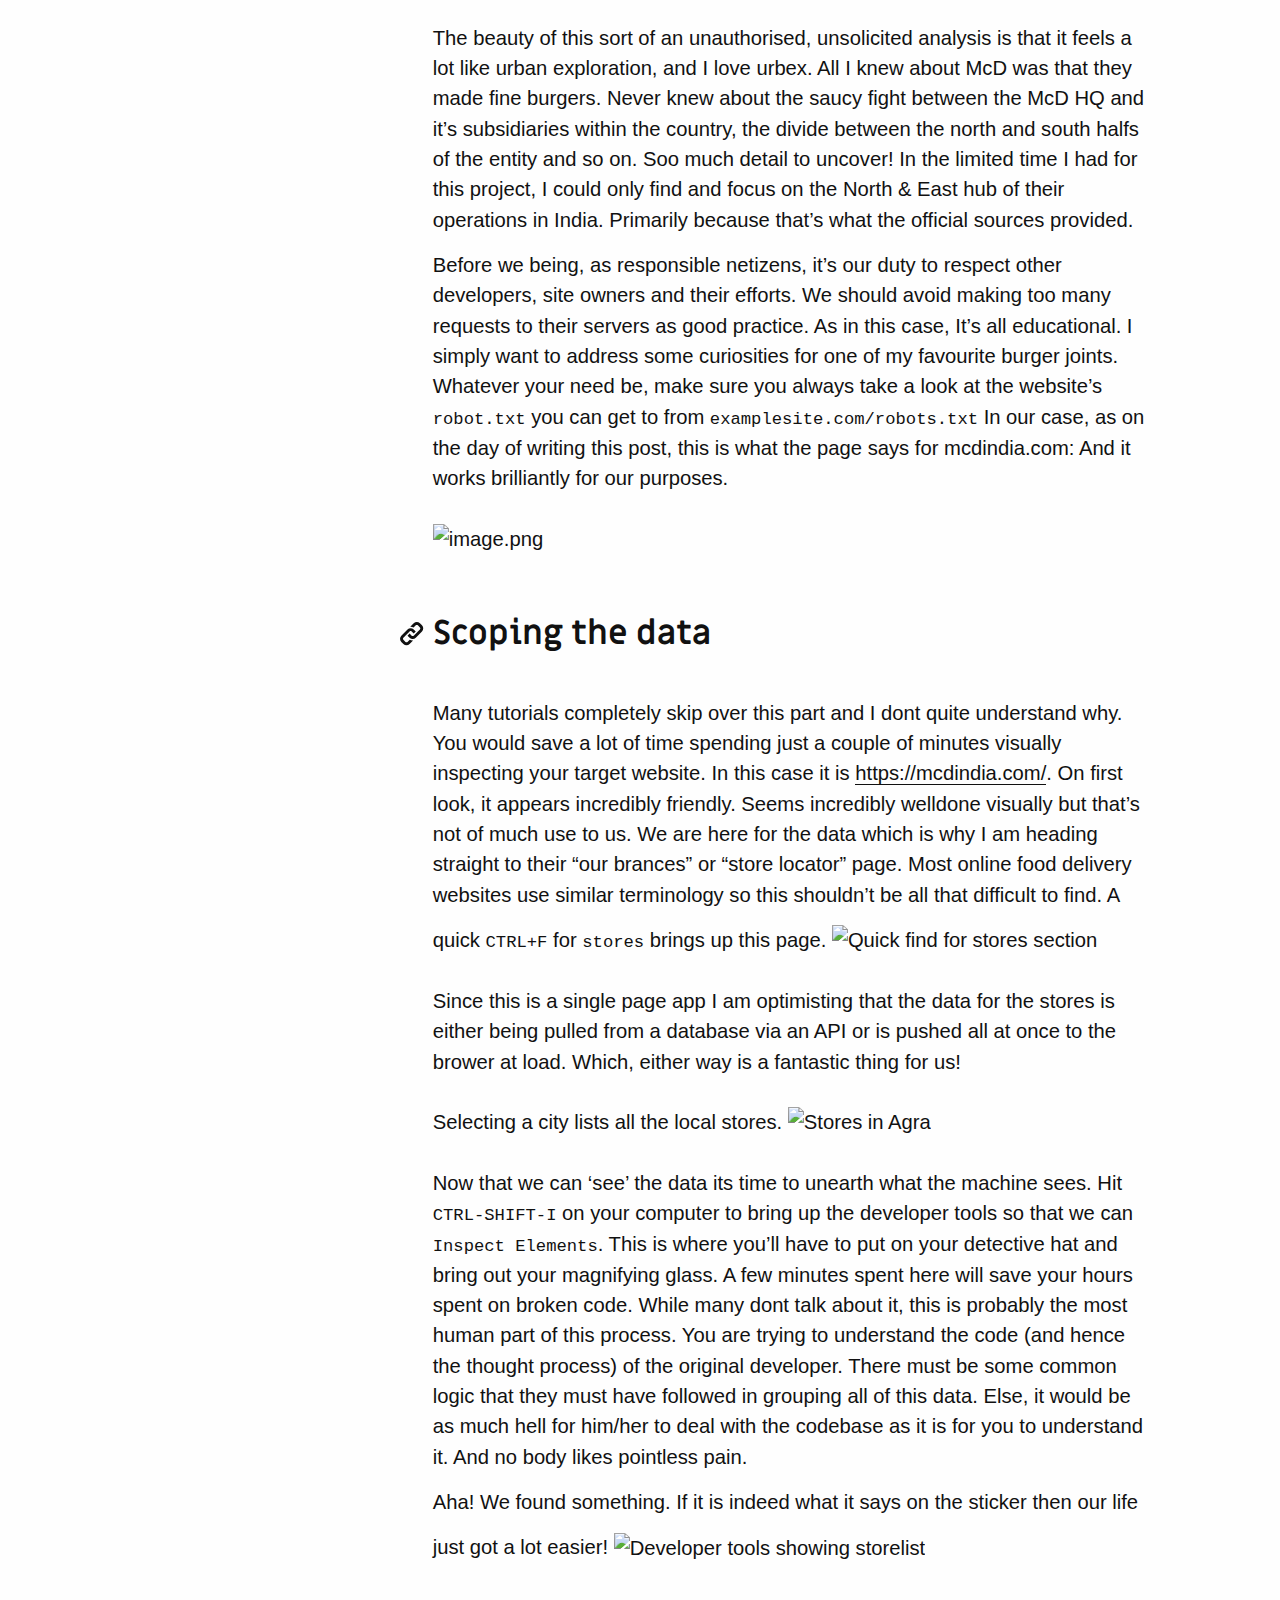
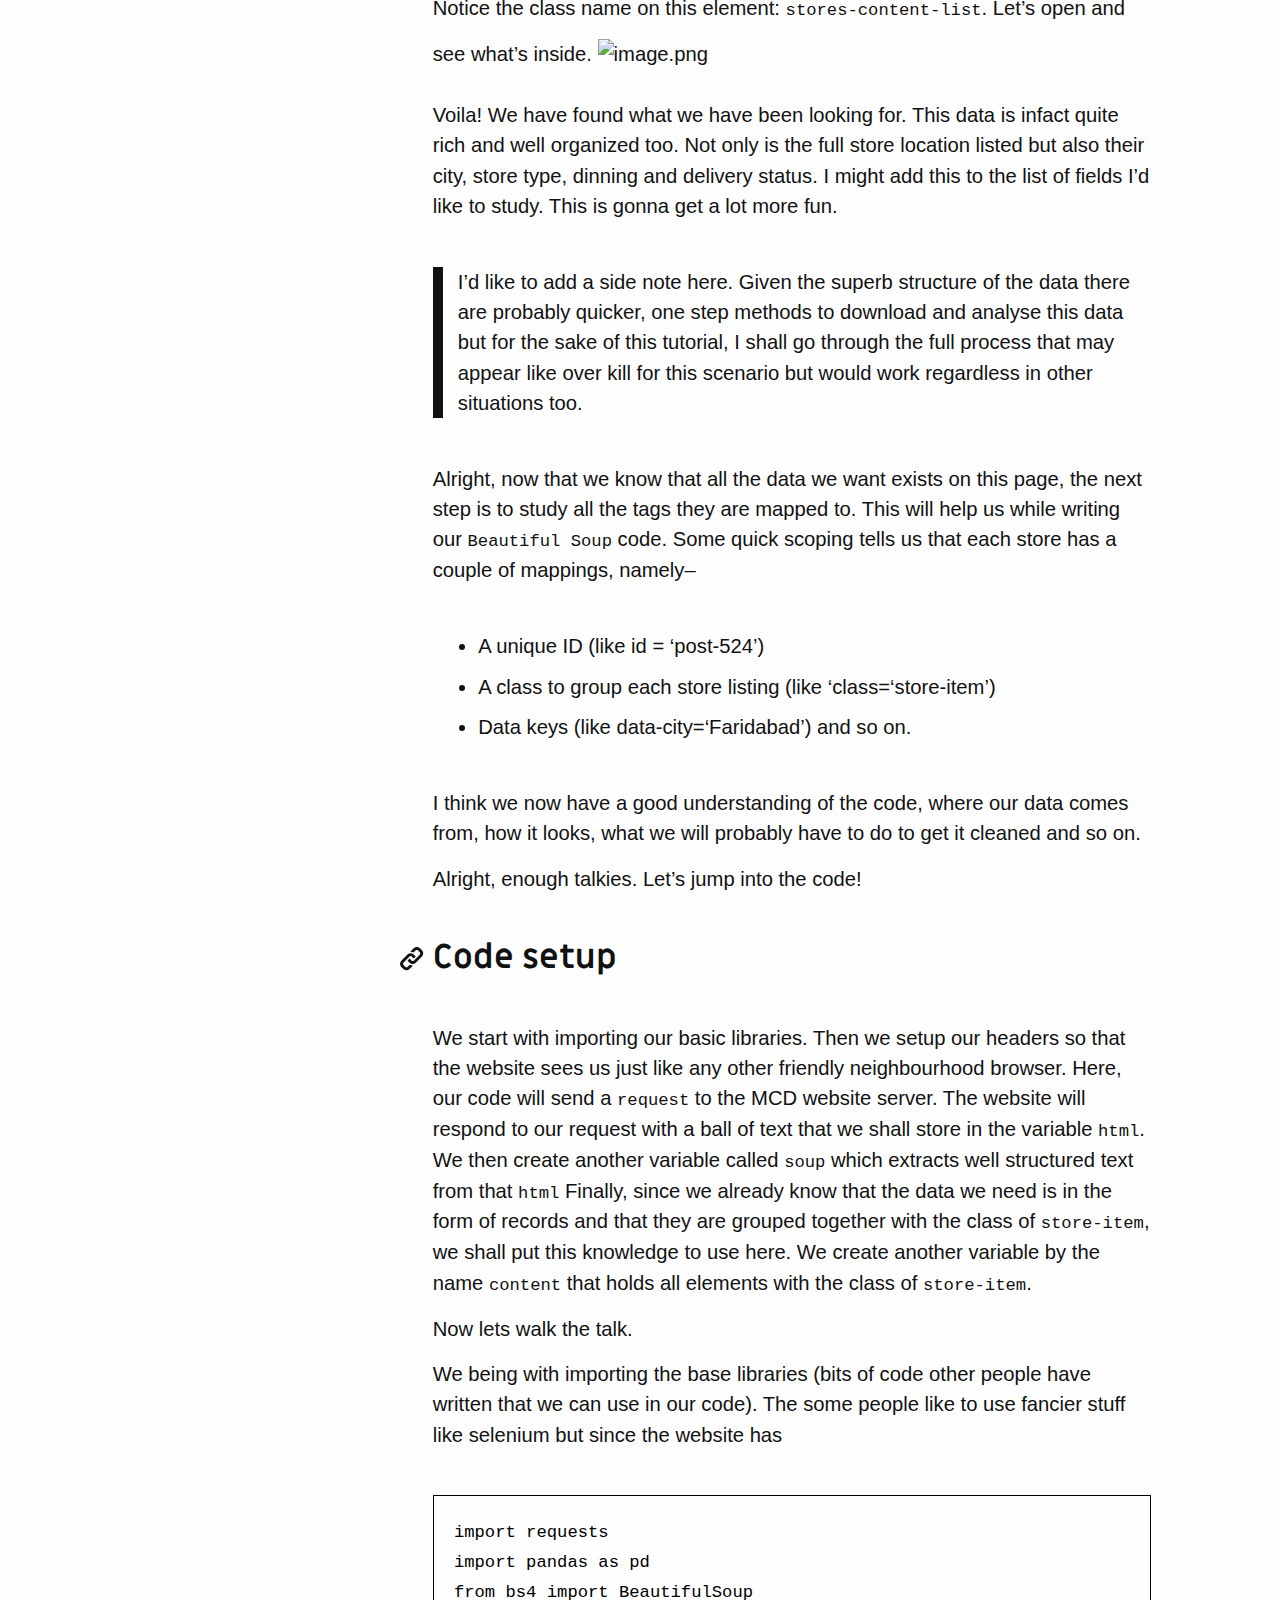
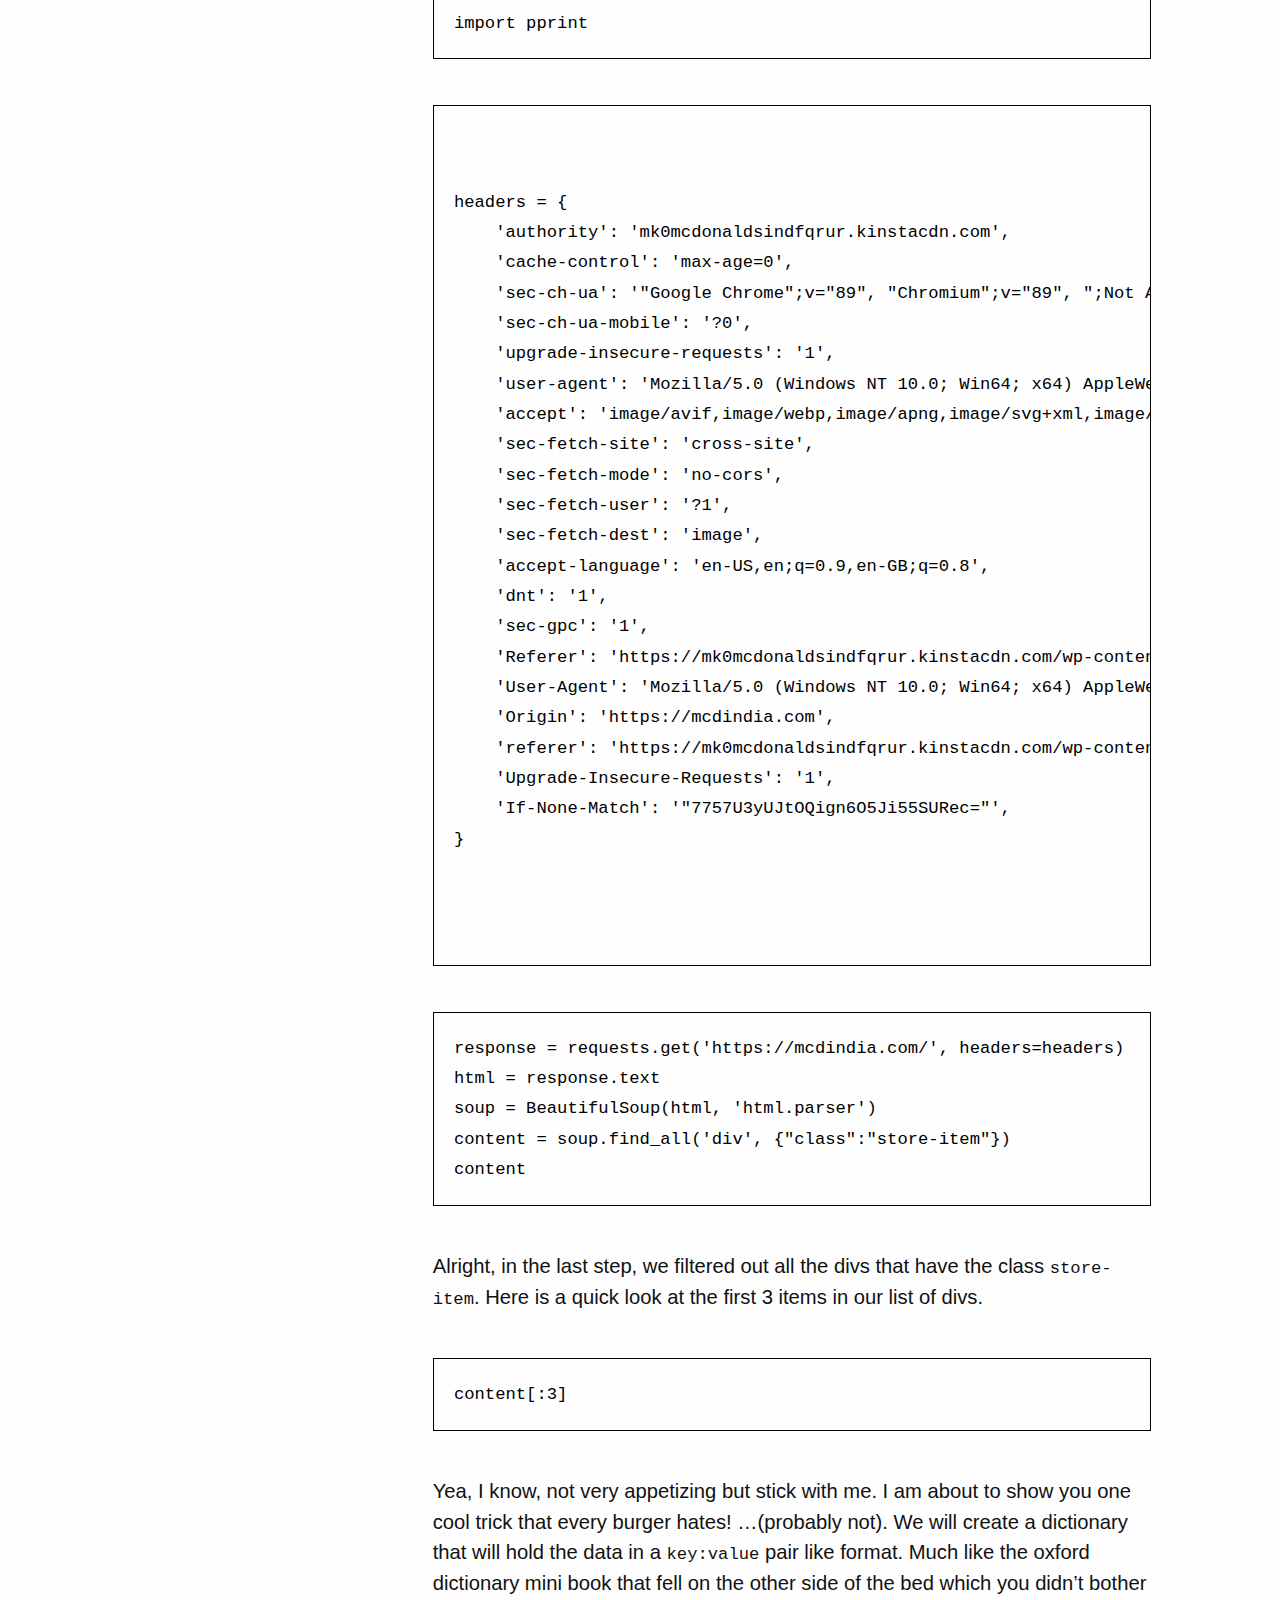
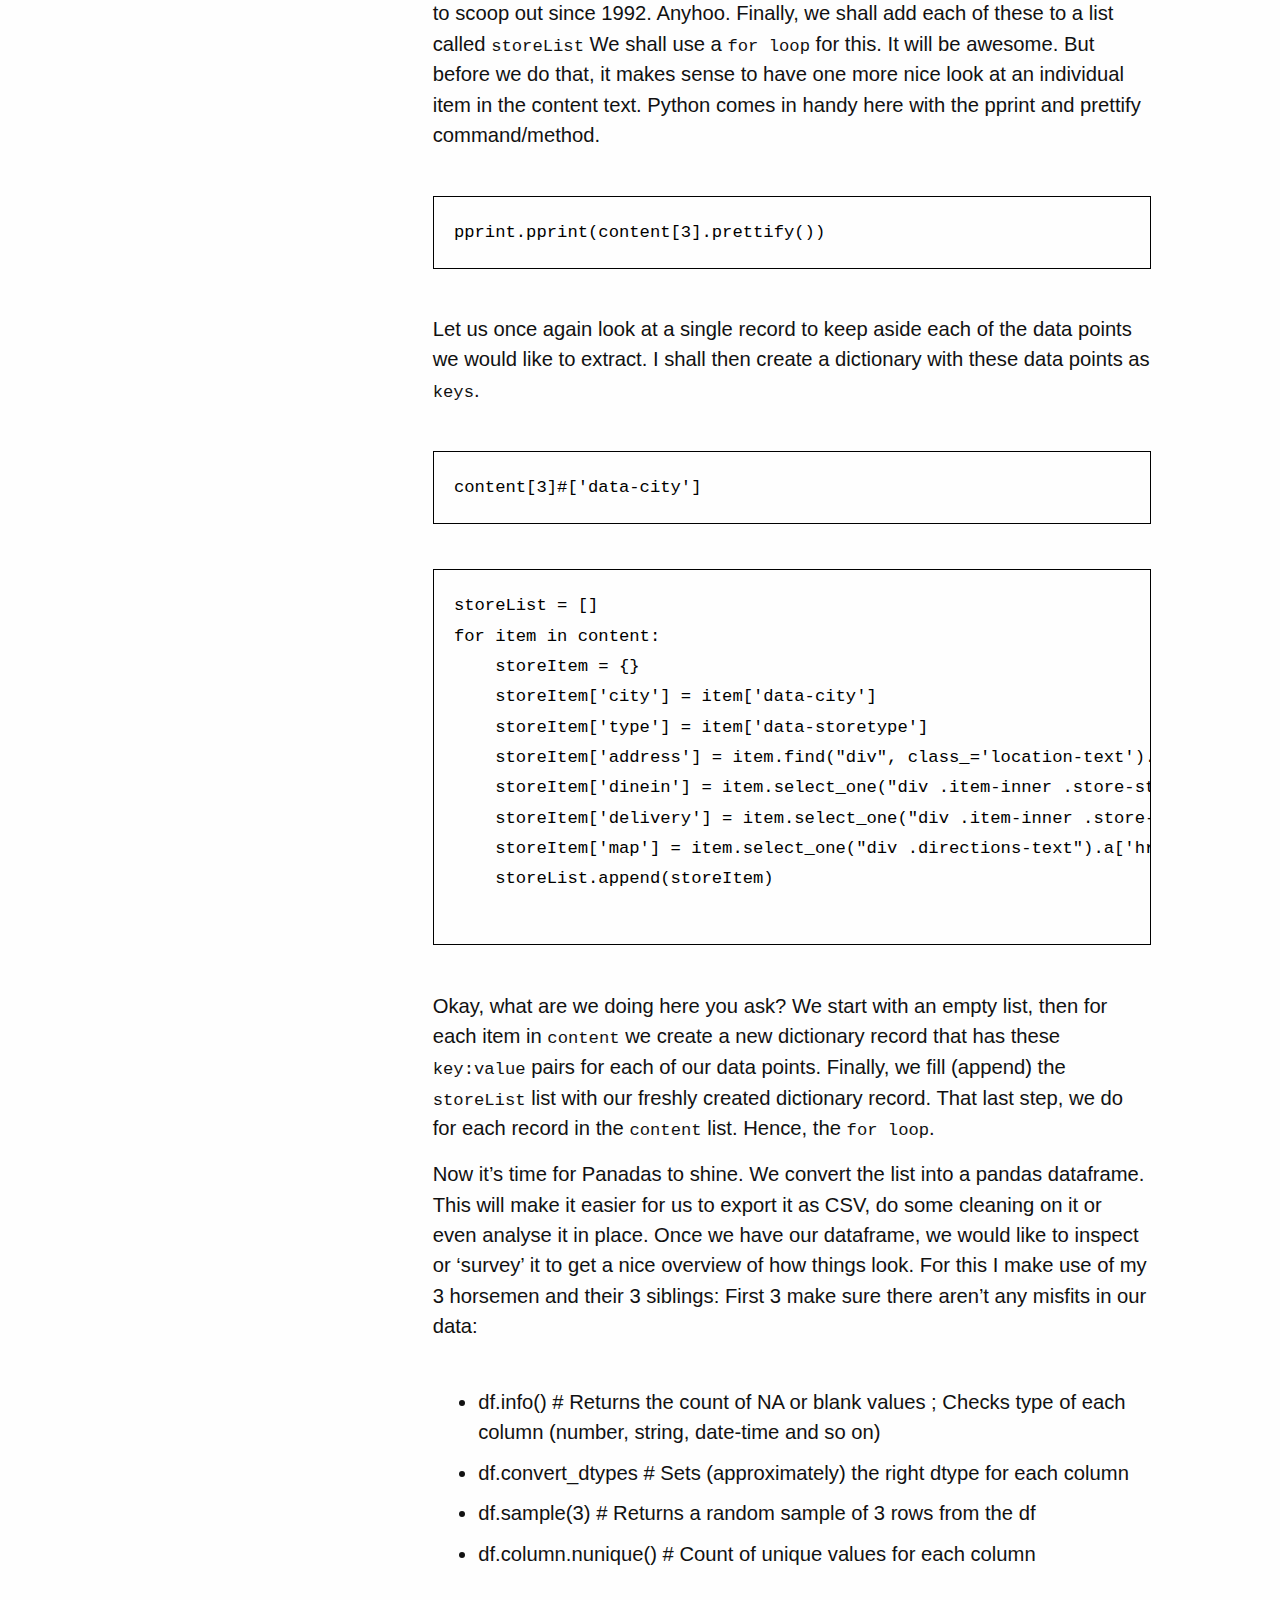
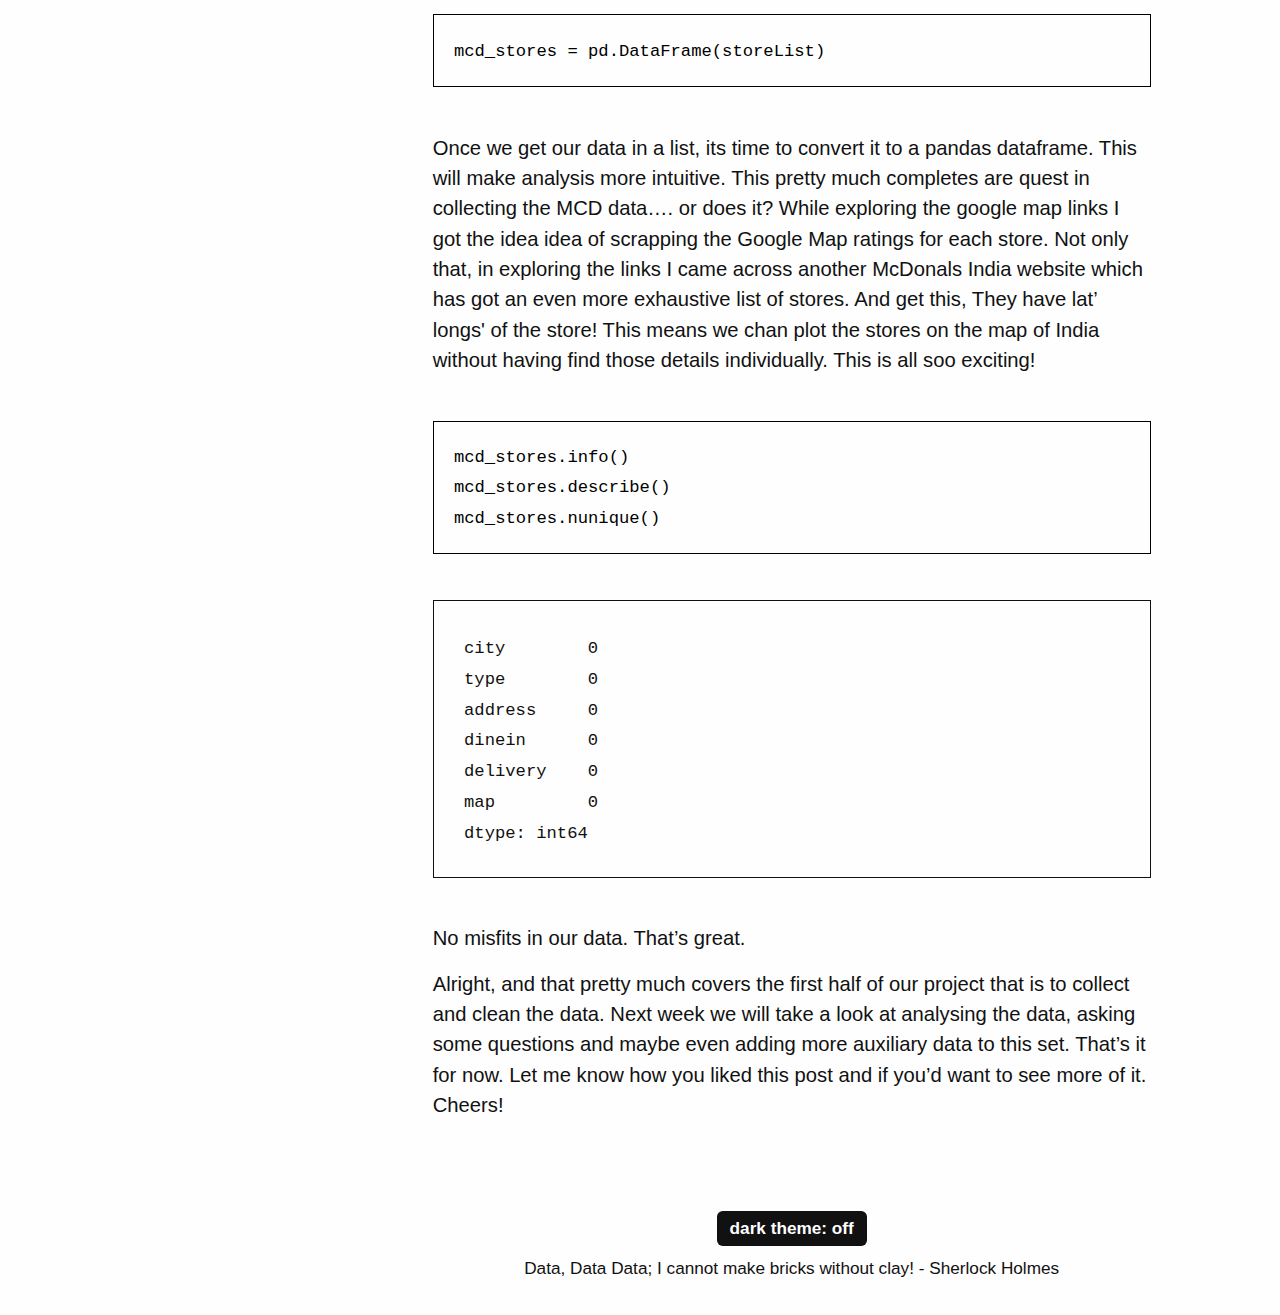
==== commit 6bbbc21b: "Deploying to master from @ koelinsights/koel-backend@b79f0378d4706051471413df65802cd832f90f13 🚀" ====
--- a/mcdonalds/index.html
+++ b/mcdonalds/index.html
@@ -1,5 +1,5 @@
 <!doctype html><html lang=en><head><meta charset=utf-8><meta name=viewport content="width=device-width,initial-scale=1"><meta http-equiv=x-ua-compatible content="IE=edge"><meta name=generator content="Hugo 0.82.0"><link rel=canonical href=/mcdonalds/><link rel=apple-touch-icon sizes=180x180 href=/apple-touch-icon.png><link rel=icon type=image/png sizes=32x32 href=/favicon-32x32.png><link rel=icon type=image/png sizes=16x16 href=/favicon-16x16.png><link rel=manifest href=/site.webmanifest><link rel=mask-icon href=/safari-pinned-tab.svg color=#000000><meta name=msapplication-TileColor content="#ffffff"><meta name=theme-color content="#ffffff"><style>body{visibility:hidden;opacity:0}</style><link rel=stylesheet href=/css/prism.css media=none onload="this.media='all'"><link rel=stylesheet type=text/css href=/css/styles.css><title>Counting the golden arches | Koel Insights | Data and Vizuals</title></head><body><a href=#main>skip to content</a><noscript><style>body{visibility:visible;opacity:1}</style></noscript><svg style="display:none"><symbol id="bookmark" viewBox="0 0 40 50"><g transform="translate(2266 3206.2)"><path style="stroke:currentColor;stroke-width:3.2637;fill:none" d="m-2262.2-3203.4-.2331 42.195 16.319-16.318 16.318 16.318.2331-42.428z"/></g></symbol><symbol id="w3c" viewBox="0 0 127.09899 67.763"><text font-size="83" style="font-size:83px;font-family:Trebuchet;letter-spacing:-12;fill-opacity:0" letter-spacing="-12" y="67.609352" x="-26.782778">W3C</text><text font-size="83" style="font-size:83px;font-weight:700;font-family:Trebuchet;fill-opacity:0" y="67.609352" x="153.21722" font-weight="bold">SVG</text><path style="fill:currentColor;image-rendering:optimizeQuality;shape-rendering:geometricPrecision" d="m33.695.377 12.062 41.016 12.067-41.016h8.731L46.587 67.763h-.831l-12.48-41.759-12.479 41.759h-.832l-19.965-67.386h8.736l12.061 41.016 8.154-27.618-3.993-13.397h8.737z"/><path style="fill:currentColor;image-rendering:optimizeQuality;shape-rendering:geometricPrecision" d="m91.355 46.132c0 6.104-1.624 11.234-4.862 15.394-3.248 4.158-7.45 6.237-12.607 6.237-3.882.0-7.263-1.238-10.148-3.702-2.885-2.47-5.02-5.812-6.406-10.022l6.82-2.829c1.001 2.552 2.317 4.562 3.953 6.028 1.636 1.469 3.56 2.207 5.781 2.207 2.329.0 4.3-1.306 5.909-3.911 1.609-2.606 2.411-5.738 2.411-9.401.0-4.049-.861-7.179-2.582-9.399-1.995-2.604-5.129-3.912-9.397-3.912H66.9v-3.991L78.546 8.698H64.484l-3.911 6.655H58.08v-14.976h32.441v4.075l-12.31 21.217c4.324 1.385 7.596 3.911 9.815 7.571 2.22 3.659 3.329 7.953 3.329 12.892z"/><path style="fill:currentColor;image-rendering:optimizeQuality;shape-rendering:geometricPrecision" d="m125.21.0 1.414 8.6-5.008 9.583s-1.924-4.064-5.117-6.314c-2.693-1.899-4.447-2.309-7.186-1.746-3.527.73-7.516 4.938-9.258 10.13-2.084 6.21-2.104 9.218-2.178 11.978-.115 4.428.58 7.043.58 7.043s-3.04-5.626-3.011-13.866c.018-5.882.947-11.218 3.666-16.479 2.404-4.627 5.954-7.404 9.114-7.728 3.264-.343 5.848 1.229 7.841 2.938 2.089 1.788 4.213 5.698 4.213 5.698l4.94-9.837z"/><path style="fill:currentColor;image-rendering:optimizeQuality;shape-rendering:geometricPrecision" d="m125.82 48.674s-2.208 3.957-3.589 5.48c-1.379 1.524-3.849 4.209-6.896 5.555-3.049 1.343-4.646 1.598-7.661 1.306-3.01-.29-5.807-2.032-6.786-2.764-.979-.722-3.486-2.864-4.897-4.854-1.42-2-3.634-5.995-3.634-5.995s1.233 4.001 2.007 5.699c.442.977 1.81 3.965 3.749 6.572 1.805 2.425 5.315 6.604 10.652 7.545 5.336.945 9.002-1.449 9.907-2.031.907-.578 2.819-2.178 4.032-3.475 1.264-1.351 2.459-3.079 3.116-4.108.487-.758 1.276-2.286 1.276-2.286l-1.276-6.644z"/></symbol><symbol id="tag" viewBox="0 0 177.16535 177.16535"><g transform="translate(0 -875.2)"><path style="fill-rule:evenodd;stroke-width:0;fill:currentColor" d="m159.9 894.3-68.79 8.5872-75.42 77.336 61.931 60.397 75.429-76.565 6.8495-69.755zm-31.412 31.835a10.813 10.813.0 011.8443 2.247 10.813 10.813.0 01-3.5174 14.872l-.0445.0275a10.813 10.813.0 01-14.86-3.5714 10.813 10.813.0 013.5563-14.863 10.813 10.813.0 0113.022 1.2884z"/></g></symbol><symbol id="balloon" viewBox="0 0 141.73228 177.16535"><g transform="translate(0 -875.2)"><g><path style="fill:currentColor" d="m68.156 882.83-.88753 1.4269c-4.9564 7.9666-6.3764 17.321-5.6731 37.378.36584 10.437 1.1246 23.51 1.6874 29.062.38895 3.8372 3.8278 32.454 4.6105 38.459 4.6694-.24176 9.2946.2879 14.377 1.481 1.2359-3.2937 5.2496-13.088 8.886-21.623 6.249-14.668 8.4128-21.264 10.253-31.252 1.2464-6.7626 1.6341-12.156 1.4204-19.764-.36325-12.93-2.1234-19.487-6.9377-25.843-2.0833-2.7507-6.9865-7.6112-7.9127-7.8436-.79716-.20019-6.6946-1.0922-6.7755-1.0248-.02213.0182-5.0006-.41858-7.5248-.22808l-2.149-.22808h-3.3738z"/><path style="fill:currentColor" d="m61.915 883.28-3.2484.4497c-1.7863.24724-3.5182.53481-3.8494.63994-2.4751.33811-4.7267.86957-6.7777 1.5696-.28598.0-1.0254.20146-2.3695.58589-5.0418 1.4418-6.6374 2.2604-8.2567 4.2364-6.281 7.6657-11.457 18.43-12.932 26.891-1.4667 8.4111.71353 22.583 5.0764 32.996 3.8064 9.0852 13.569 25.149 22.801 37.517 1.3741 1.841 2.1708 2.9286 2.4712 3.5792 3.5437-1.1699 6.8496-1.9336 10.082-2.3263-1.3569-5.7831-4.6968-21.86-6.8361-33.002-.92884-4.8368-2.4692-14.322-3.2452-19.991-.68557-5.0083-.77707-6.9534-.74159-15.791.04316-10.803.41822-16.162 1.5026-21.503 1.4593-5.9026 3.3494-11.077 6.3247-15.852z"/><path style="fill:currentColor" d="m94.499 885.78c-.10214-.0109-.13691.0-.0907.0409.16033.13489 1.329 1.0675 2.5976 2.0723 6.7003 5.307 11.273 14.568 12.658 25.638.52519 4.1949.24765 14.361-.5059 18.523-2.4775 13.684-9.7807 32.345-20.944 53.519l-3.0559 5.7971c2.8082.76579 5.7915 1.727 8.9926 2.8441 11.562-11.691 18.349-19.678 24.129-28.394 7.8992-11.913 11.132-20.234 12.24-31.518.98442-10.02-1.5579-20.876-6.7799-28.959-.2758-.4269-.57803-.86856-.89617-1.3166-3.247-6.13-9.752-12.053-21.264-16.131-2.3687-.86369-6.3657-2.0433-7.0802-2.1166z"/><path style="fill:currentColor" d="m32.52 892.22c-.2009-.13016-1.4606.81389-3.9132 2.7457-11.486 9.0476-17.632 24.186-16.078 39.61.79699 7.9138 2.4066 13.505 5.9184 20.562 5.8577 11.77 14.749 23.219 30.087 38.74.05838.059.12188.1244.18052.1838 1.3166-.5556 2.5965-1.0618 3.8429-1.5199-.66408-.32448-1.4608-1.3297-3.8116-4.4602-5.0951-6.785-8.7512-11.962-13.051-18.486-5.1379-7.7948-5.0097-7.5894-8.0586-13.054-6.2097-11.13-8.2674-17.725-8.6014-27.563-.21552-6.3494.13041-9.2733 1.775-14.987 2.1832-7.5849 3.9273-10.986 9.2693-18.07 1.7839-2.3656 2.6418-3.57 2.4409-3.7003z"/><path style="fill:currentColor" d="m69.133 992.37c-6.2405.0309-12.635.76718-19.554 2.5706 4.6956 4.7759 9.935 10.258 12.05 12.625l4.1272 4.6202h11.493l3.964-4.4516c2.0962-2.3541 7.4804-7.9845 12.201-12.768-8.378-1.4975-16.207-2.6353-24.281-2.5955z"/><rect style="stroke-width:0;fill:currentColor" ry="2.0328" height="27.746" width="22.766" y="1017.7" x="60.201"/></g></g></symbol><symbol id="info" viewBox="0 0 41.667 41.667"><g transform="translate(-37.035 -1004.6)"><path style="stroke-linejoin:round;stroke:currentColor;stroke-linecap:round;stroke-width:3.728;fill:none" d="m76.25 1030.2a18.968 18.968.0 01-23.037 13.709 18.968 18.968.0 01-13.738-23.019 18.968 18.968.0 0123.001-13.768 18.968 18.968.0 0113.798 22.984"/><g transform="matrix(1.1146 0 0 1.1146 -26.276 -124.92)"><path style="stroke:currentColor;stroke-linecap:round;stroke-width:3.728;fill:none" d="m75.491 1039.5v-8.7472"/><path style="stroke-width:0;fill:currentColor" transform="scale(-1)" d="m-73.193-1024.5a2.3719 2.3719.0 01-2.8807 1.7142 2.3719 2.3719.0 01-1.718-2.8785 2.3719 2.3719.0 012.8763-1.7217 2.3719 2.3719.0 011.7254 2.8741"/></g></g></symbol><symbol id="warning" viewBox="0 0 48.430474 41.646302"><g transform="translate(-1.1273 -1010.2)"><path style="stroke-linejoin:round;stroke:currentColor;stroke-linecap:round;stroke-width:4.151;fill:none" d="m25.343 1012.3-22.14 37.496h44.28z"/><path style="stroke:currentColor;stroke-linecap:round;stroke-width:4.1512;fill:none" d="m25.54 1027.7v8.7472"/><path style="stroke-width:0;fill:currentColor" d="m27.839 1042.8a2.3719 2.3719.0 01-2.8807 1.7143 2.3719 2.3719.0 01-1.718-2.8785 2.3719 2.3719.0 012.8763-1.7217 2.3719 2.3719.0 011.7254 2.8741"/></g></symbol><symbol id="menu" viewBox="0 0 50 50"><rect style="stroke-width:0;fill:currentColor" height="10" width="50" y="0" x="0"/><rect style="stroke-width:0;fill:currentColor" height="10" width="50" y="20" x="0"/><rect style="stroke-width:0;fill:currentColor" height="10" width="50" y="40" x="0"/></symbol><symbol id="link" viewBox="0 0 50 50"><g transform="translate(0 -1002.4)"><g transform="matrix(.095670 0 0 .095670 2.3233 1004.9)"><g><path style="stroke-width:0;fill:currentColor" d="m452.84 192.9-128.65 128.65c-35.535 35.54-93.108 35.54-128.65.0l-42.881-42.886 42.881-42.876 42.884 42.876c11.845 11.822 31.064 11.846 42.886.0l128.64-128.64c11.816-11.831 11.816-31.066.0-42.9l-42.881-42.881c-11.822-11.814-31.064-11.814-42.887.0l-45.928 45.936c-21.292-12.531-45.491-17.905-69.449-16.291l72.501-72.526c35.535-35.521 93.136-35.521 128.64.0l42.886 42.881c35.535 35.523 35.535 93.141-.001 128.66zM198.56 361.41l-45.903 45.9c-11.845 11.846-31.064 11.817-42.881.0l-42.884-42.881c-11.845-11.821-11.845-31.041.0-42.886l128.65-128.65c11.819-11.814 31.069-11.814 42.884.0l42.886 42.886 42.876-42.886-42.876-42.881c-35.54-35.521-93.113-35.521-128.65.0l-128.65 128.64c-35.538 35.545-35.538 93.146.0 128.65l42.883 42.882c35.51 35.54 93.11 35.54 128.65.0l72.496-72.499c-23.956 1.597-48.092-3.784-69.474-16.283z"/></g></g></g></symbol><symbol id="doc" viewBox="0 0 35 45"><g transform="translate(-147.53 -539.83)"><path style="stroke:currentColor;stroke-width:2.4501;fill:none" d="m149.38 542.67v39.194h31.354V542.67z"/><g style="stroke-width:25" transform="matrix(.098003 0 0 .098003 133.69 525.96)"><path d="m220 252.36h2e2" style="stroke:currentColor;stroke-width:25;fill:none"/><path style="stroke:currentColor;stroke-width:25;fill:none" d="m220 409.95h2e2"/><path d="m220 488.74h2e2" style="stroke:currentColor;stroke-width:25;fill:none"/><path d="m220 331.15h2e2" style="stroke:currentColor;stroke-width:25;fill:none"/></g></g></symbol><symbol id="tick" viewBox="0 0 177.16535 177.16535"><g transform="translate(0 -875.2)"><rect style="stroke-width:0;fill:currentColor" transform="rotate(30)" height="155" width="40" y="702.99" x="556.82"/><rect style="stroke-width:0;fill:currentColor" transform="rotate(30)" height="40" width="90.404" y="817.99" x="506.42"/></g></symbol></svg><div class=wrapper><header class=intro-and-nav role=banner><div><div class=intro><a class=logo href=https://koelinsights.github.io aria-label="Koel Insights | Data and Vizuals home page"><img src=/images/logo.svg alt></a><p class=library-desc>A place to host our projects and insights.</p></div><nav id=patterns-nav class=patterns role=navigation><h2 class=vh>Main navigation</h2><button id=menu-button aria-expanded=false><svg viewBox="0 0 50 50" aria-hidden="true" focusable="false"><use xlink:href="#menu"/></svg>
-Menu</button><ul id=patterns-list><li class=pattern><a href=/><svg class="bookmark-icon" aria-hidden="true" focusable="false" viewBox="0 0 40 50"><use xlink:href="#bookmark"/></svg><span class=text>Home</span></a></li><li class=pattern><a href=/post/ aria-current=page><svg class="bookmark-icon" aria-hidden="true" focusable="false" viewBox="0 0 40 50"><use xlink:href="#bookmark"/></svg><span class=text>Blog</span></a></li><li class=pattern><a href=/tags/><svg class="bookmark-icon" aria-hidden="true" focusable="false" viewBox="0 0 40 50"><use xlink:href="#bookmark"/></svg><span class=text>Tags</span></a></li><li class=pattern><a href=/about/><svg class="bookmark-icon" aria-hidden="true" focusable="false" viewBox="0 0 40 50"><use xlink:href="#bookmark"/></svg><span class=text>About</span></a></li><li class=pattern><a href=/index.xml><svg class="bookmark-icon" aria-hidden="true" focusable="false" viewBox="0 0 40 50"><use xlink:href="#bookmark"/></svg><span class=text>RSS</span></a></li></ul></nav></div></header><div class=main-and-footer><div><main id=main><h1><svg class="bookmark-icon" aria-hidden="true" viewBox="0 0 40 50" focusable="false"><use xlink:href="#bookmark"/></svg>Counting the golden arches</h1><div class=date><strong>Publish date: </strong>Apr 19, 2021<br><strong>Last updated: </strong>Jun 6, 2021</div><div class=tags><strong>Tags:</strong><ul aria-label=tags><li><svg class="tag-icon" aria-hidden="true" viewBox="0 0 177.16535 177.16535" focusable="false"><use xlink:href="#tag"/></svg><a href=/tags/web-scraping/>web scraping</a></li><li><svg class="tag-icon" aria-hidden="true" viewBox="0 0 177.16535 177.16535" focusable="false"><use xlink:href="#tag"/></svg><a href=/tags/pandas/>pandas</a></li><li><svg class="tag-icon" aria-hidden="true" viewBox="0 0 177.16535 177.16535" focusable="false"><use xlink:href="#tag"/></svg><a href=/tags/beautiful-soup/>beautiful soup</a></li></ul></div><nav class=toc aria-labelledby=toc-heading><h2 id=toc-heading>Table of contents</h2><ol><li><a href=#is-too-much-of-a-good-thing-ever-a-bad-thing>Is too much of a good thing ever a bad thing?</a></li><li><a href=#mise-en-place>Mise en place</a></li></ol></nav><h1 id=counting-the-golden-arches>Counting the golden arches</h1><h2 id=is-too-much-of-a-good-thing-ever-a-bad-thing>Is too much of a good thing ever a bad thing?</h2><p>If you are to ever step out of Andheri train station, you will be greeted by a bizarre sight. I had only heard of this from a couple of my friends but never seen it for myself. It is somewhat of a meme, with its own urban legends to boot. This time however, I had seen it for myself and it was all too real to ignore. I was there to meet a friend. On stepping out of the station area that I witnessed this sight for myself&ndash; 3 full fledged McDonalds Stores, all within seconds distance of each other. &ldquo;Just why?&rdquo; That was the only question on my mind. Later on speaking with my friend we finally rationalized that the demand in the area was soo good that each outlet made its moola and there was still more left for other francizes to have their fill.
+Menu</button><ul id=patterns-list><li class=pattern><a href=/><svg class="bookmark-icon" aria-hidden="true" focusable="false" viewBox="0 0 40 50"><use xlink:href="#bookmark"/></svg><span class=text>Home</span></a></li><li class=pattern><a href=/post/ aria-current=page><svg class="bookmark-icon" aria-hidden="true" focusable="false" viewBox="0 0 40 50"><use xlink:href="#bookmark"/></svg><span class=text>Blog</span></a></li><li class=pattern><a href=/tags/><svg class="bookmark-icon" aria-hidden="true" focusable="false" viewBox="0 0 40 50"><use xlink:href="#bookmark"/></svg><span class=text>Tags</span></a></li><li class=pattern><a href=/about/><svg class="bookmark-icon" aria-hidden="true" focusable="false" viewBox="0 0 40 50"><use xlink:href="#bookmark"/></svg><span class=text>About</span></a></li><li class=pattern><a href=/index.xml><svg class="bookmark-icon" aria-hidden="true" focusable="false" viewBox="0 0 40 50"><use xlink:href="#bookmark"/></svg><span class=text>RSS</span></a></li></ul></nav></div></header><div class=main-and-footer><div><main id=main><h1><svg class="bookmark-icon" aria-hidden="true" viewBox="0 0 40 50" focusable="false"><use xlink:href="#bookmark"/></svg>Counting the golden arches</h1><div class=date><strong>Publish date: </strong>Apr 19, 2021<br><strong>Last updated: </strong>Jun 6, 2021</div><div class=tags><strong>Tags:</strong><ul aria-label=tags><li><svg class="tag-icon" aria-hidden="true" viewBox="0 0 177.16535 177.16535" focusable="false"><use xlink:href="#tag"/></svg><a href=/tags/web-scraping/>web scraping</a></li><li><svg class="tag-icon" aria-hidden="true" viewBox="0 0 177.16535 177.16535" focusable="false"><use xlink:href="#tag"/></svg><a href=/tags/pandas/>pandas</a></li><li><svg class="tag-icon" aria-hidden="true" viewBox="0 0 177.16535 177.16535" focusable="false"><use xlink:href="#tag"/></svg><a href=/tags/beautiful-soup/>beautiful soup</a></li></ul></div><nav class=toc aria-labelledby=toc-heading><h2 id=toc-heading>Table of contents</h2><ol><li><a href=#is-too-much-of-a-good-thing-ever-a-bad-thing>Is too much of a good thing ever a bad thing?</a></li><li><a href=#mise-en-place>Mise en place</a></li><li><a href=#scoping-the-data>Scoping the data</a></li><li><a href=#code-setup>Code setup</a></li></ol></nav><h1 id=counting-the-golden-arches>Counting the golden arches</h1><h2 id=is-too-much-of-a-good-thing-ever-a-bad-thing>Is too much of a good thing ever a bad thing?</h2><p>If you are to ever step out of Andheri train station, you will be greeted by a bizarre sight. I had only heard of this from a couple of my friends but never seen it for myself. It is somewhat of a meme, with its own urban legends to boot. This time however, I had seen it for myself and it was all too real to ignore. I was there to meet a friend. On stepping out of the station area that I witnessed this sight for myself&ndash; 3 full fledged McDonalds Stores, all within seconds distance of each other. &ldquo;Just why?&rdquo; That was the only question on my mind. Later on speaking with my friend we finally rationalized that the demand in the area was soo good that each outlet made its moola and there was still more left for other francizes to have their fill.
 This made me wonder which other cities/ places in the city have this sort of an unusual concentration of a single fast food francise. I did what any sane man would do, I analysed the the shit out of it! Welcome to another episode of webscrapping, pandas and way too much coffee.</p><p>Today we shall be looking at <em>all</em> (hopefully) the McDonalds stores in India, where they are located, what&rsquo;s their proximity from each other and finally, do there exist &ldquo;MCD Hotspots&rdquo;?</p><h2 id=mise-en-place>Mise en place</h2><p>Let us first equip ourselves with the tools of the trade.
 We shall be using limited but powerful tools. Here&rsquo;s a quick listing.</p><ul><li>Jupyter as our interactive notebook</li><li>Official McDonalds website for the location of their stores pan India.</li><li>Pandas, Requests, Beautiful Soup as our main libraries
 and finally, <a href=https://miseenmood.web.app>https://miseenmood.web.app</a> for chill sounds to vibe to.</li></ul><p>The beauty of this sort of an unauthorised, unsolicited analysis is that it feels a lot like urban exploration, and I love urbex. All I knew about McD was that they made fine burgers. Never knew about the saucy fight between the McD HQ and it&rsquo;s subsidiaries within the country, the divide between the north and south halfs of the entity and so on. Soo much detail to uncover!
@@ -7,7 +7,7 @@
 As in this case, It&rsquo;s all educational. I simply want to address some curiosities for one of my favourite burger joints.
 Whatever your need be, make sure you always take a look at the website&rsquo;s <code>robot.txt</code> you can get to from <code>examplesite.com/robots.txt</code>
 In our case, as on the day of writing this post, this is what the page says for mcdindia.com:
-And it works brilliantly for our purposes.</p><p><img src=attachment:ef05a6f3-5df2-45a6-a376-77351264f9c7.png alt=image.png></p><h3 id=scoping-the-data>Scoping the data</h3><p>Many tutorials completely skip over this part and I dont quite understand why. You would save a lot of time spending just a couple of minutes visually inspecting your target website. In this case it is <a href=https://mcdindia.com/>https://mcdindia.com/</a>.
+And it works brilliantly for our purposes.</p><p><img src=attachment:ef05a6f3-5df2-45a6-a376-77351264f9c7.png alt=image.png></p><h2 id=scoping-the-data>Scoping the data</h2><p>Many tutorials completely skip over this part and I dont quite understand why. You would save a lot of time spending just a couple of minutes visually inspecting your target website. In this case it is <a href=https://mcdindia.com/>https://mcdindia.com/</a>.
 On first look, it appears incredibly friendly. Seems incredibly welldone visually but that&rsquo;s not of much use to us. We are here for the data which is why I am heading straight to their &ldquo;our brances&rdquo; or &ldquo;store locator&rdquo; page. Most online food delivery websites use similar terminology so this shouldn&rsquo;t be all that difficult to find. A quick <code>CTRL+F</code> for <code>stores</code> brings up this page.
 <a href=https://postimg.cc/hzcTV5K6><img src=https://i.postimg.cc/JnBxVfvr/image.png alt="Quick find for stores section"></a></p><p>Since this is a single page app I am optimisting that the data for the stores is either being pulled from a database via an API or is pushed all at once to the brower at load. Which, either way is a fantastic thing for us!</p><p>Selecting a city lists all the local stores.
 <a href=https://postimg.cc/Z9ZCQvXy><img src=https://i.postimg.cc/jjnPLzXv/image.png alt="Stores in Agra"></a></p><p>Now that we can &lsquo;see&rsquo; the data its time to unearth what the machine sees. Hit <code>CTRL-SHIFT-I</code> on your computer to bring up the developer tools so that we can <code>Inspect Elements</code>. This is where you&rsquo;ll have to put on your detective hat and bring out your magnifying glass. A few minutes spent here will save your hours spent on broken code.
@@ -18,7 +18,7 @@
 Not only is the full store location listed but also their city, store type, dinning and delivery status. I might add this to the list of fields I&rsquo;d like to study.
 This is gonna get a lot more fun.</p><blockquote><p>I&rsquo;d like to add a side note here. Given the superb structure of the data there are probably quicker, one step methods to download and analyse this data but for the sake of this tutorial, I shall go through the full process that may appear like over kill for this scenario but would work regardless in other situations too.</p></blockquote><p>Alright, now that we know that all the data we want exists on this page, the next step is to study all the tags they are mapped to. This will help us while writing our <code>Beautiful Soup</code> code.
 Some quick scoping tells us that each store has a couple of mappings, namely&ndash;</p><ul><li>A unique ID (like id = &lsquo;post-524&rsquo;)</li><li>A class to group each store listing (like &lsquo;class=&lsquo;store-item&rsquo;)</li><li>Data keys (like data-city=&lsquo;Faridabad&rsquo;)
-and so on.</li></ul><p>I think we now have a good understanding of the code, where our data comes from, how it looks, what we will probably have to do to get it cleaned and so on.</p><p>Alright, enough talkies. Let&rsquo;s jump into the code!</p><h3 id=code-setup>Code setup</h3><p>We start with importing our basic libraries.
+and so on.</li></ul><p>I think we now have a good understanding of the code, where our data comes from, how it looks, what we will probably have to do to get it cleaned and so on.</p><p>Alright, enough talkies. Let&rsquo;s jump into the code!</p><h2 id=code-setup>Code setup</h2><p>We start with importing our basic libraries.
 Then we setup our headers so that the website sees us just like any other friendly neighbourhood browser.
 Here, our code will send a <code>request</code> to the MCD website server. The website will respond to our request with a ball of text that we shall store in the variable <code>html</code>.
 We then create another variable called <code>soup</code> which extracts well structured text from that <code>html</code>
